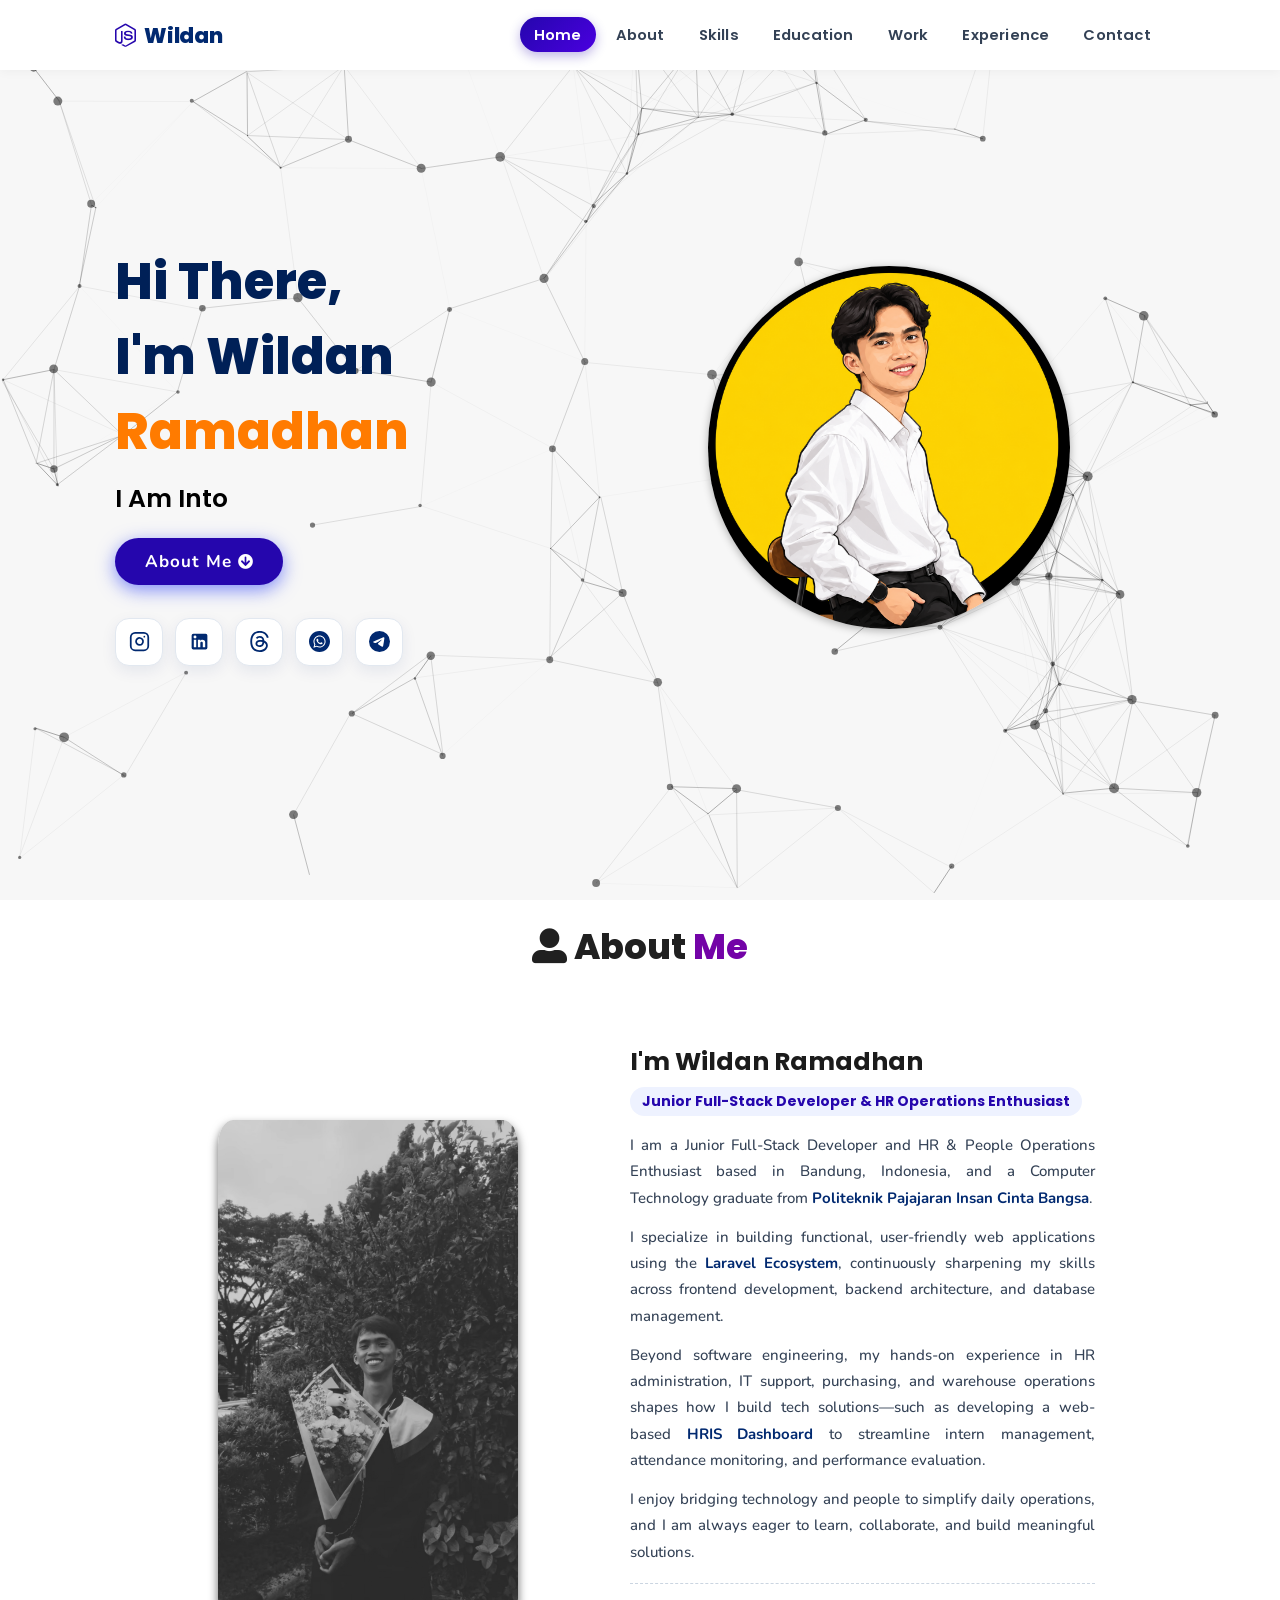
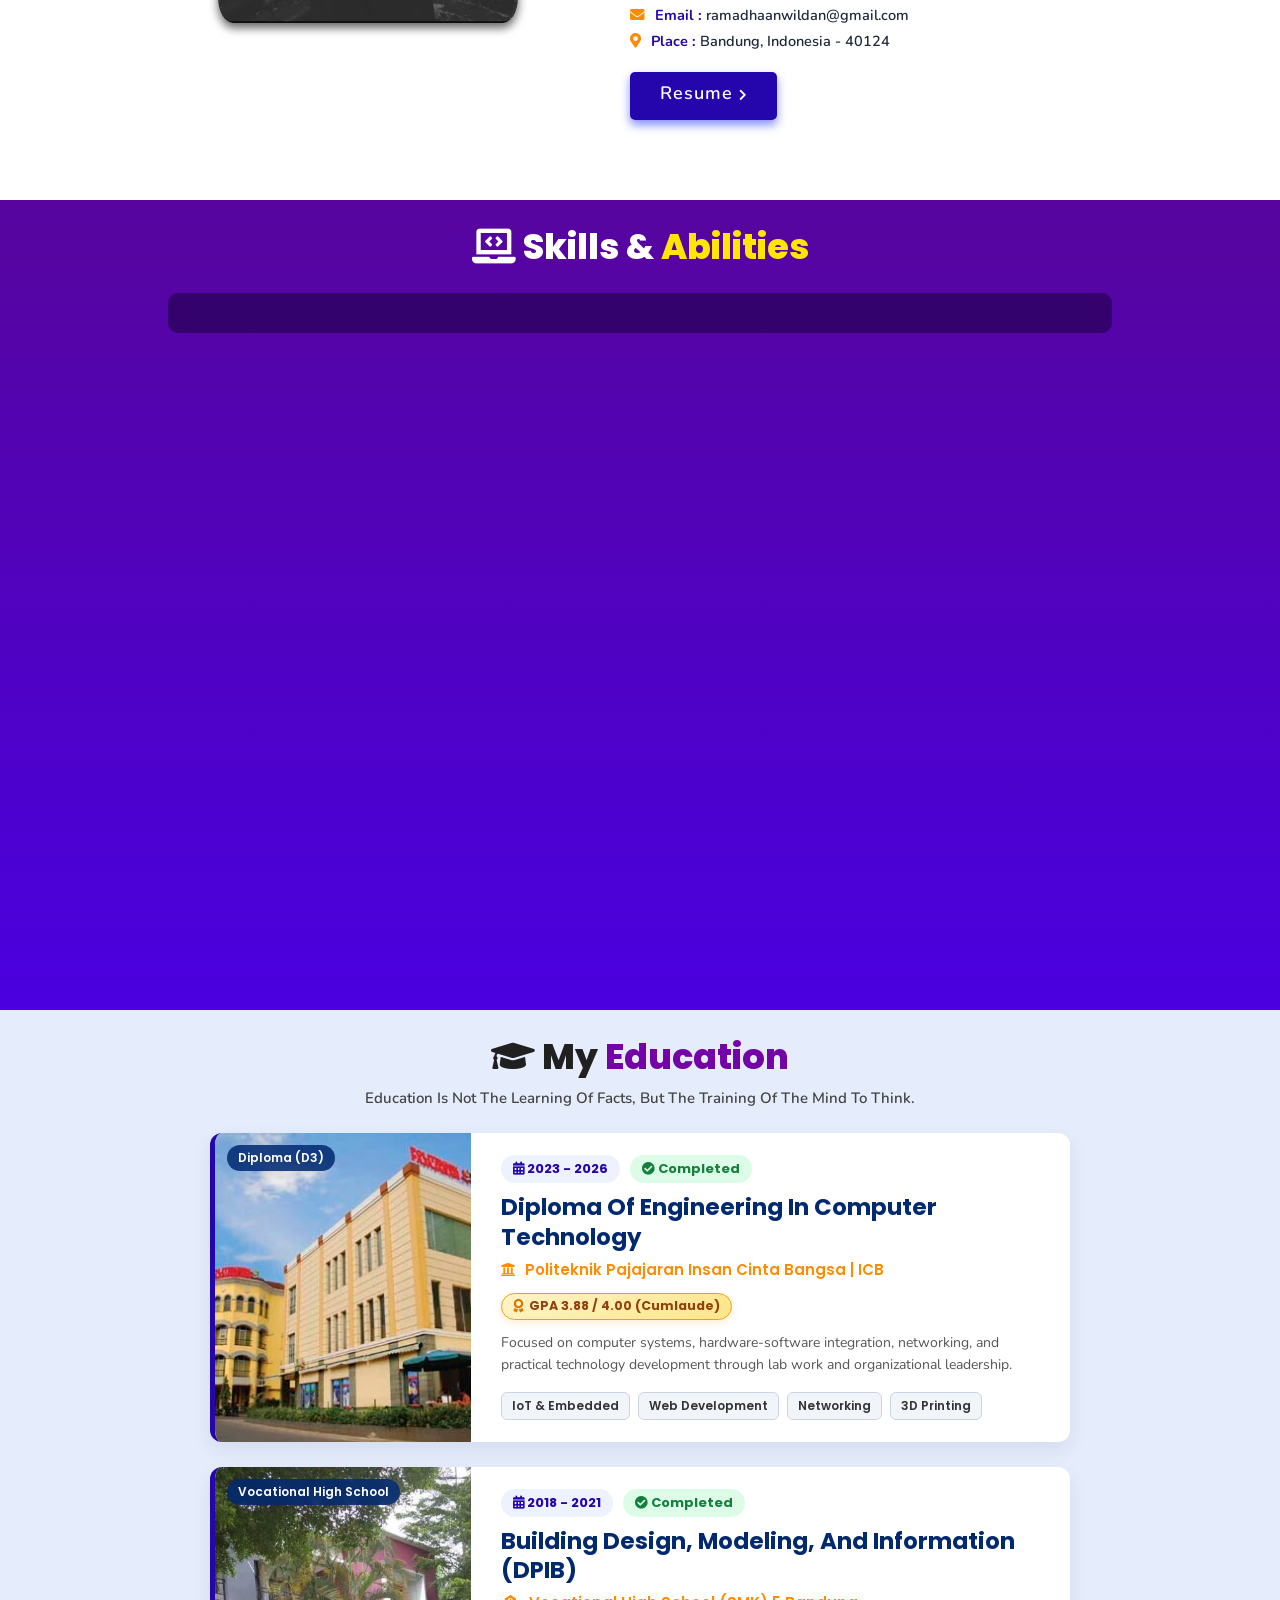
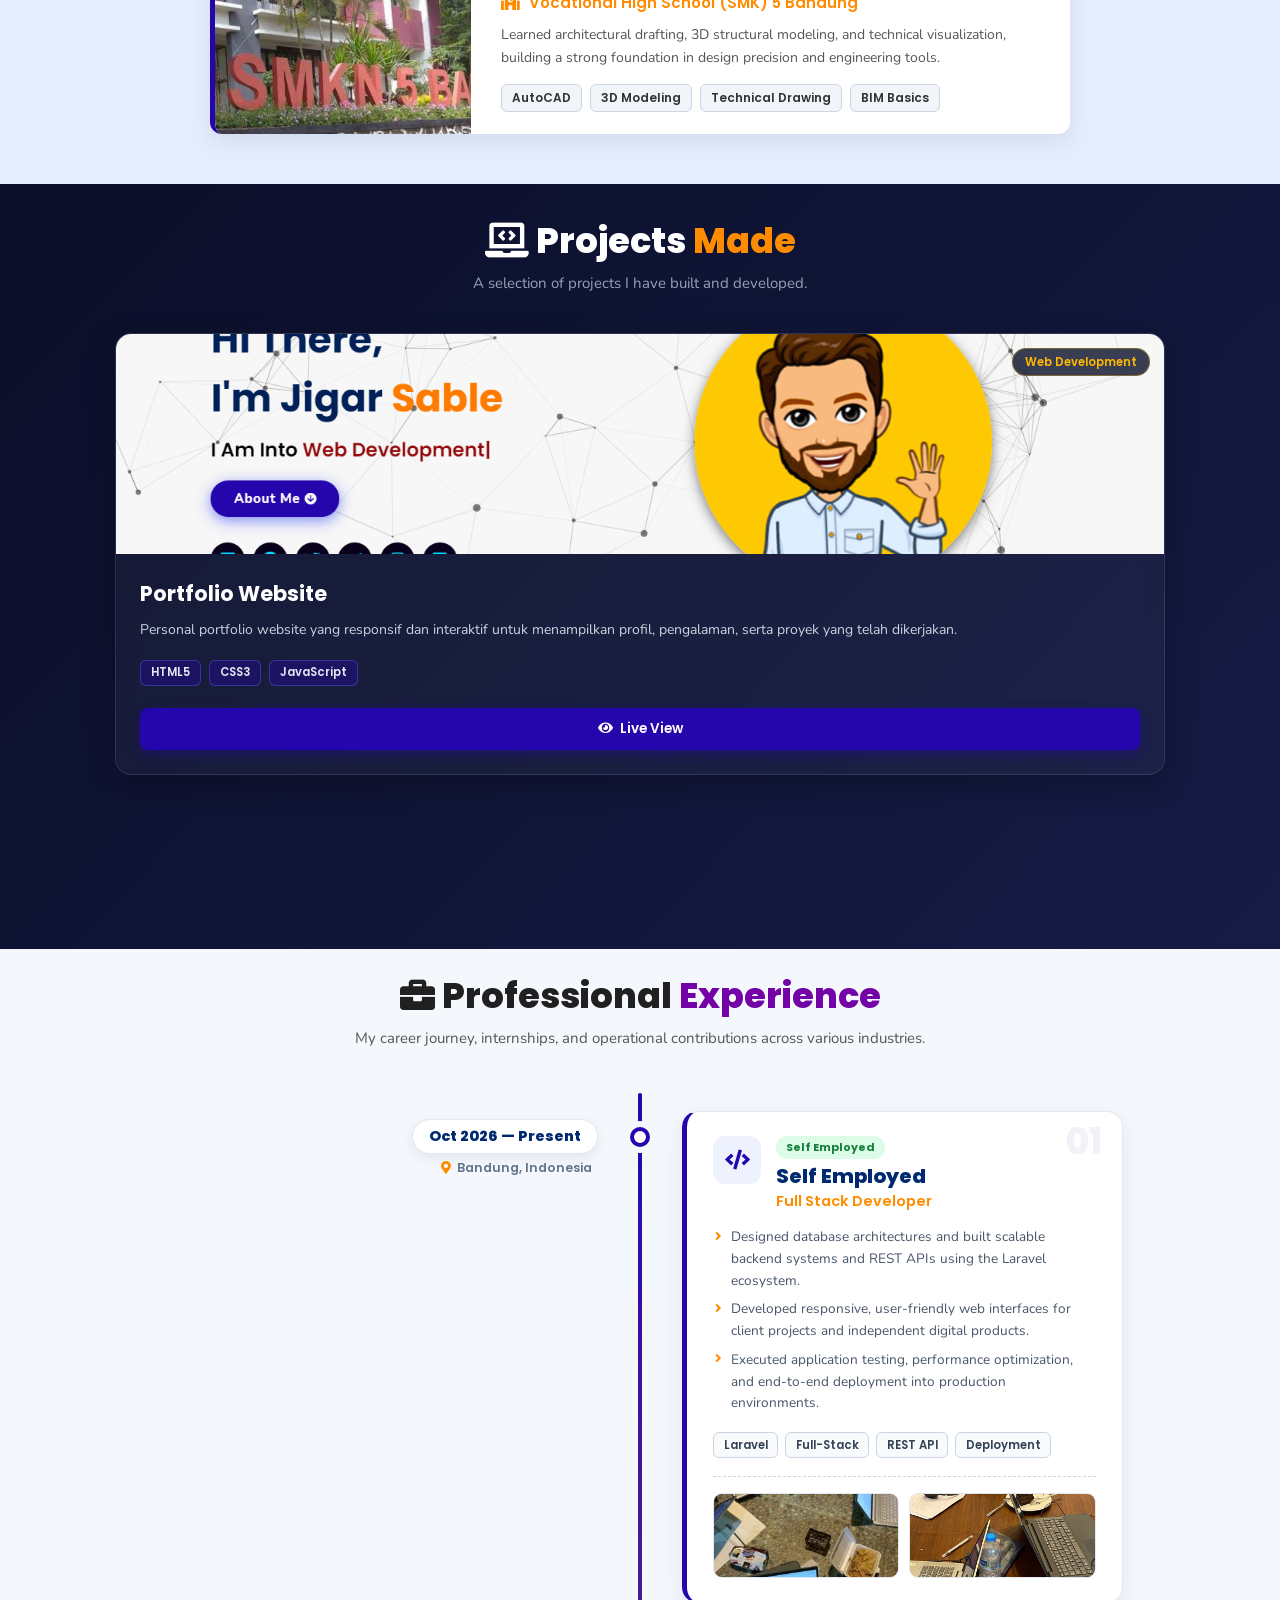
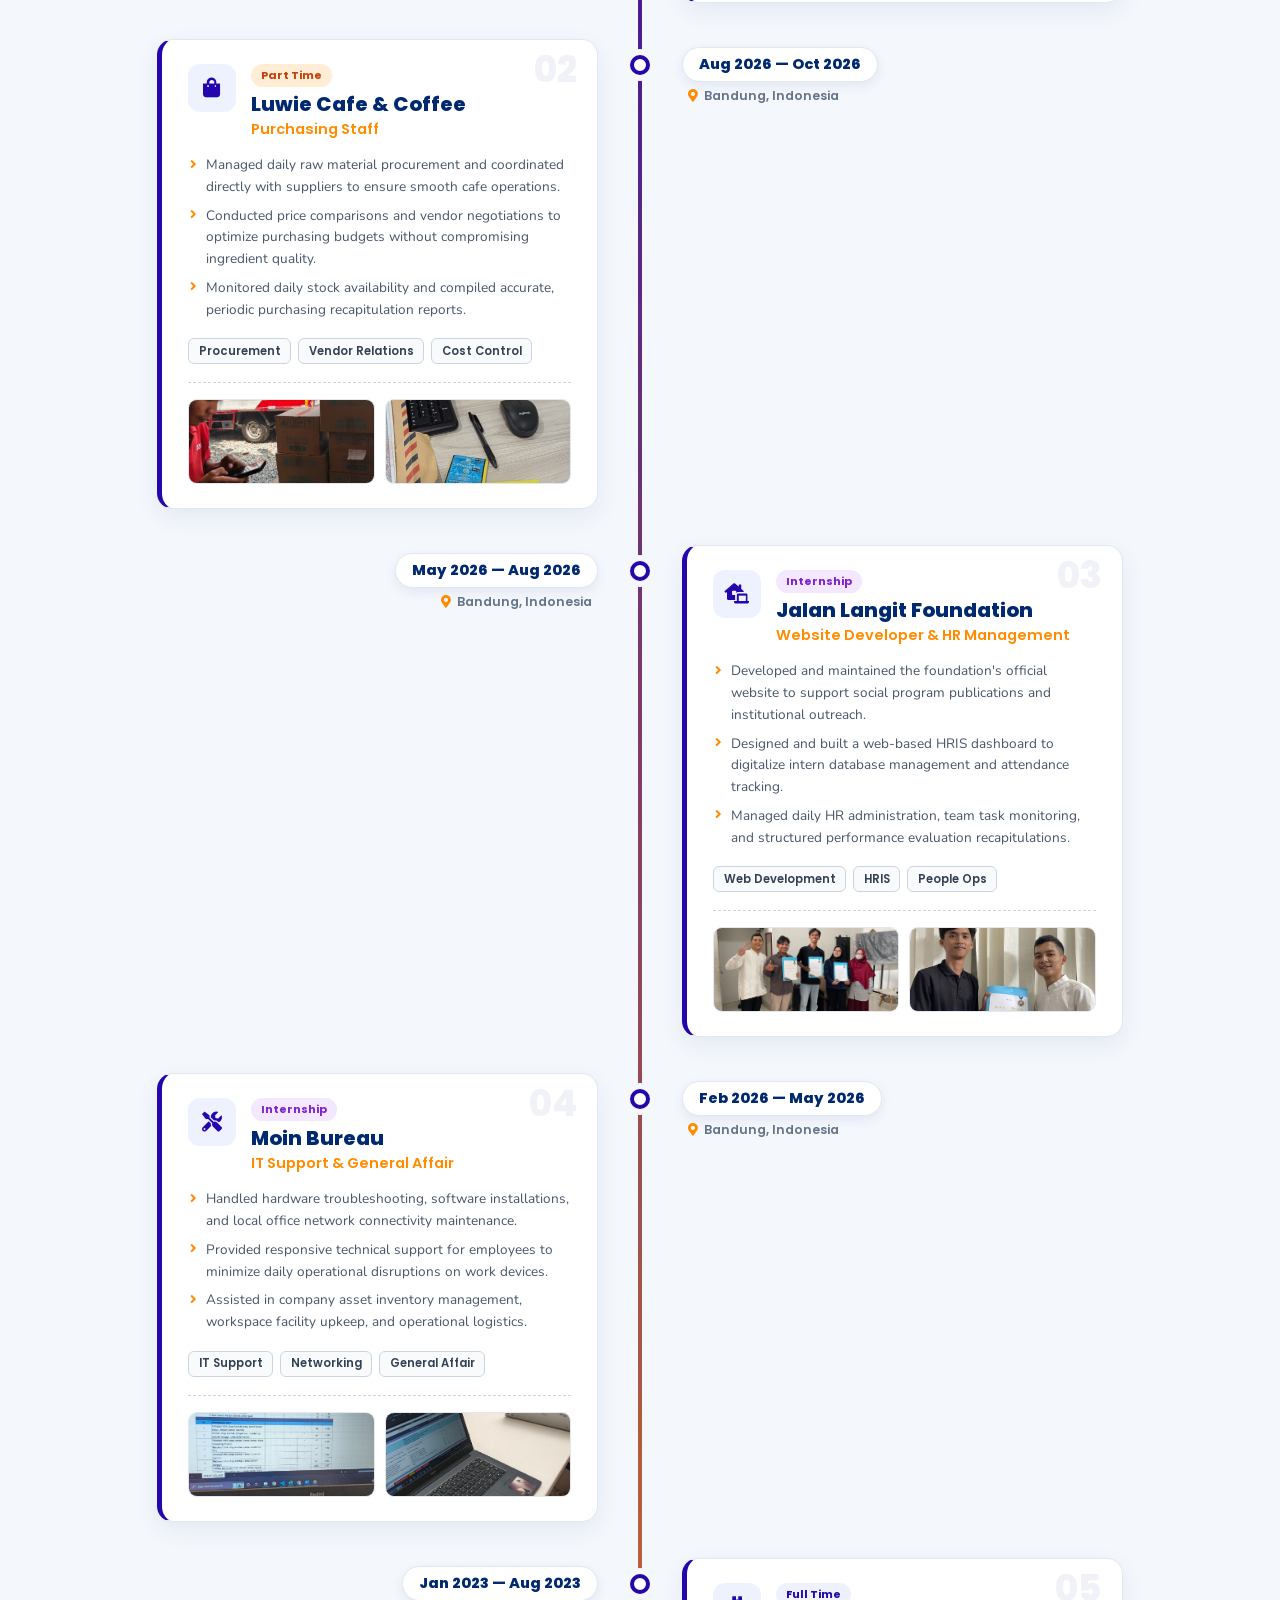
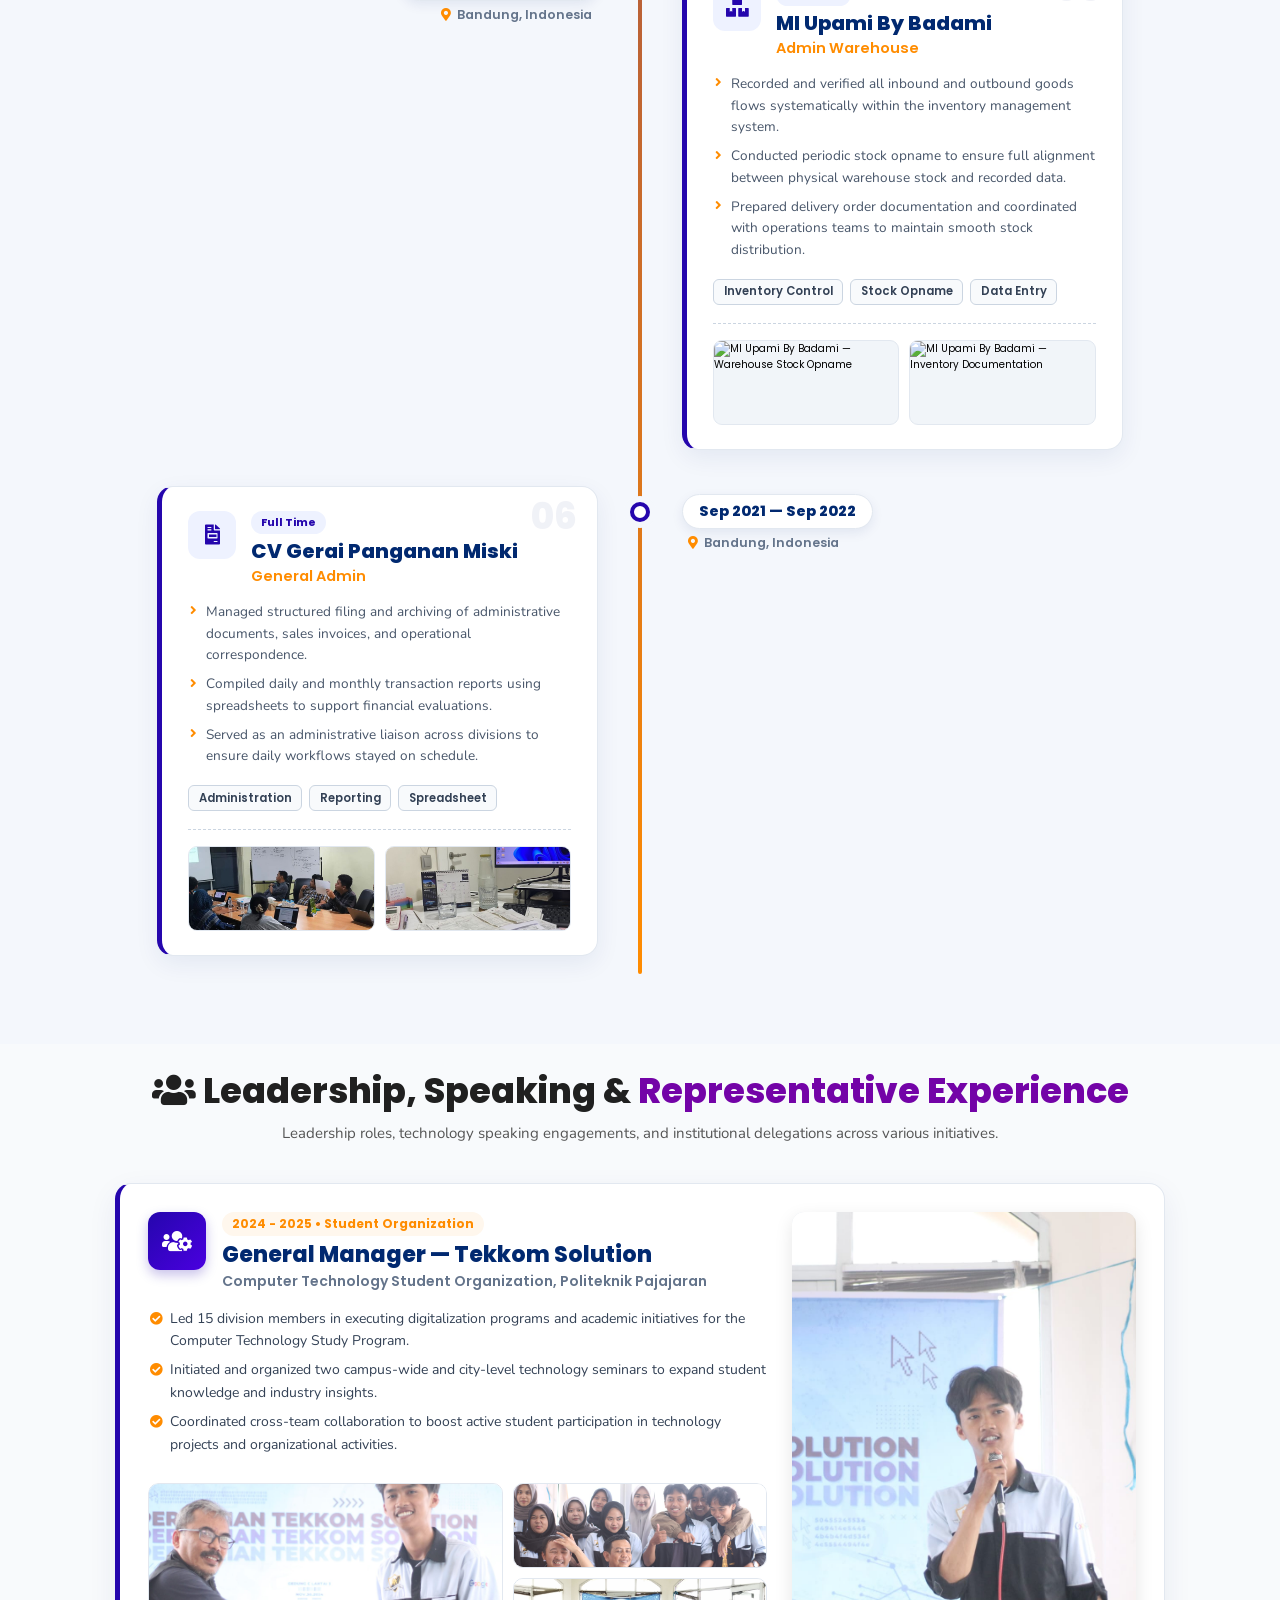
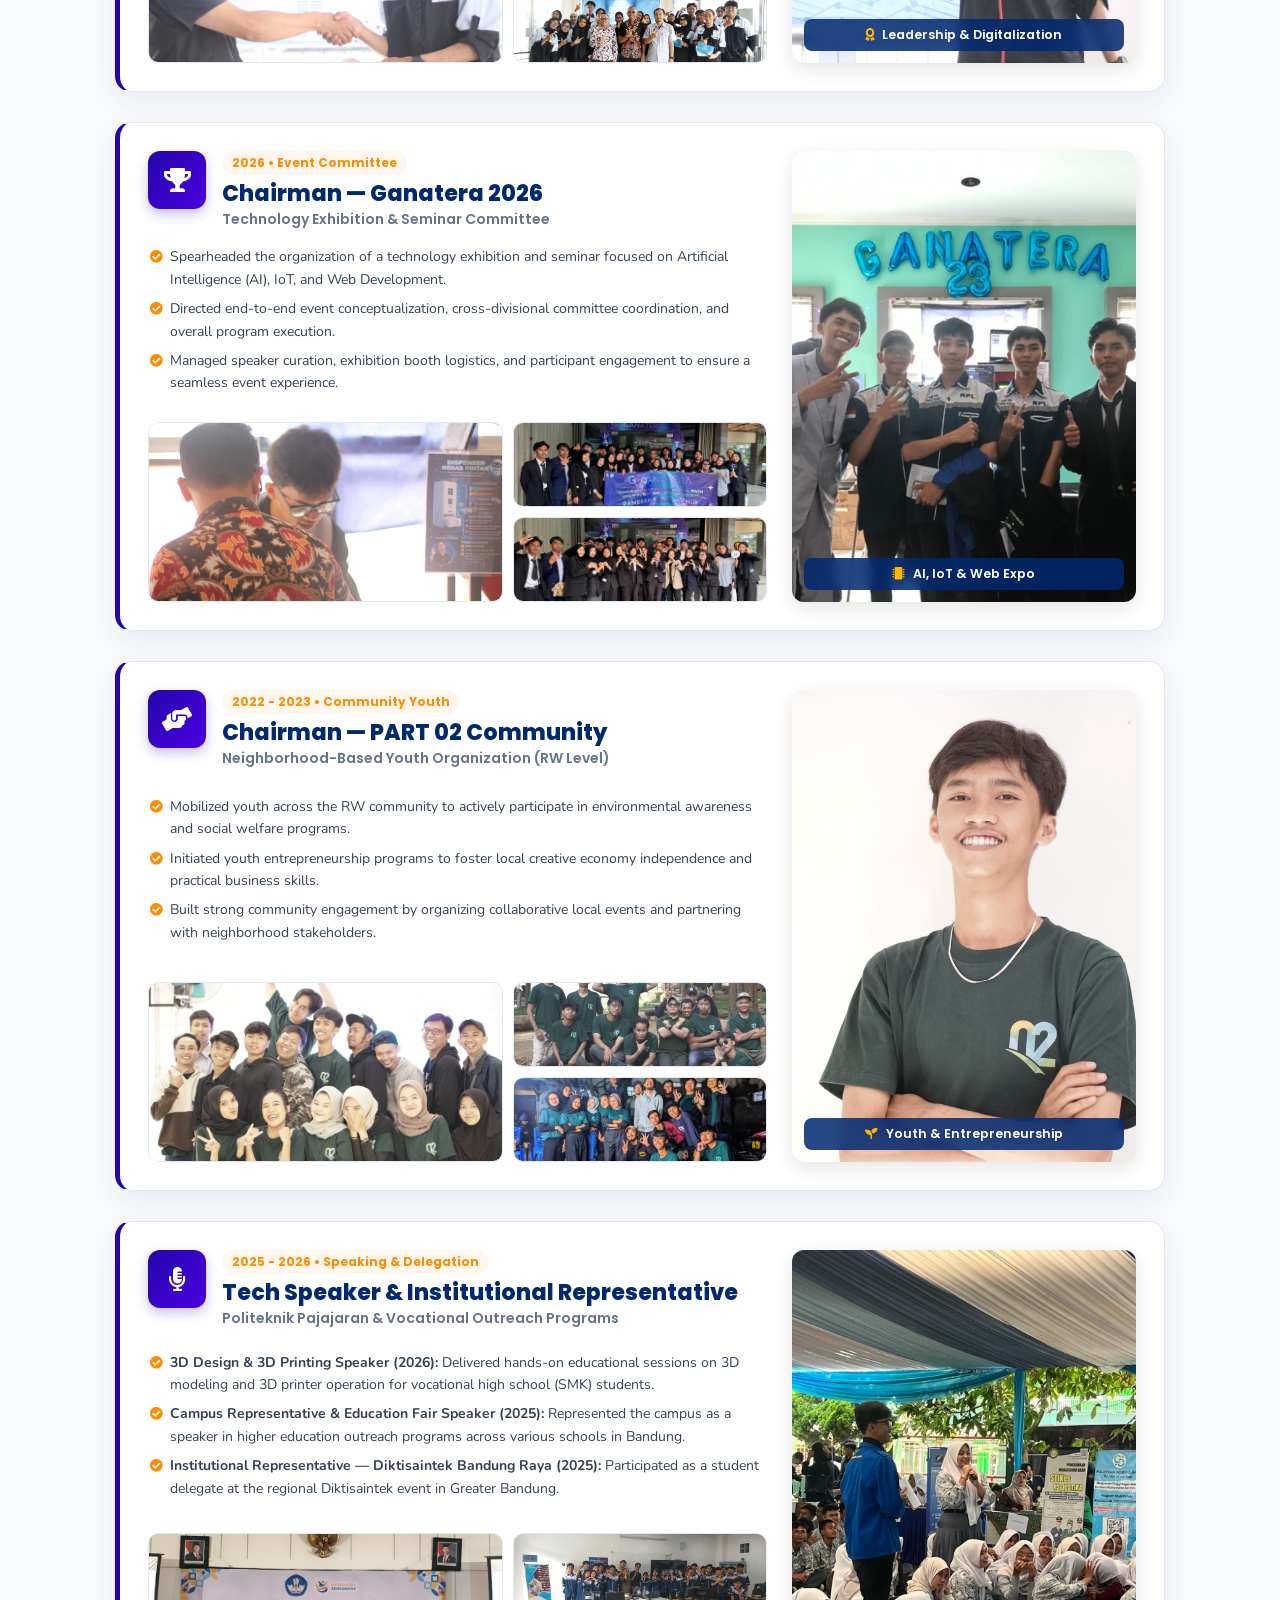
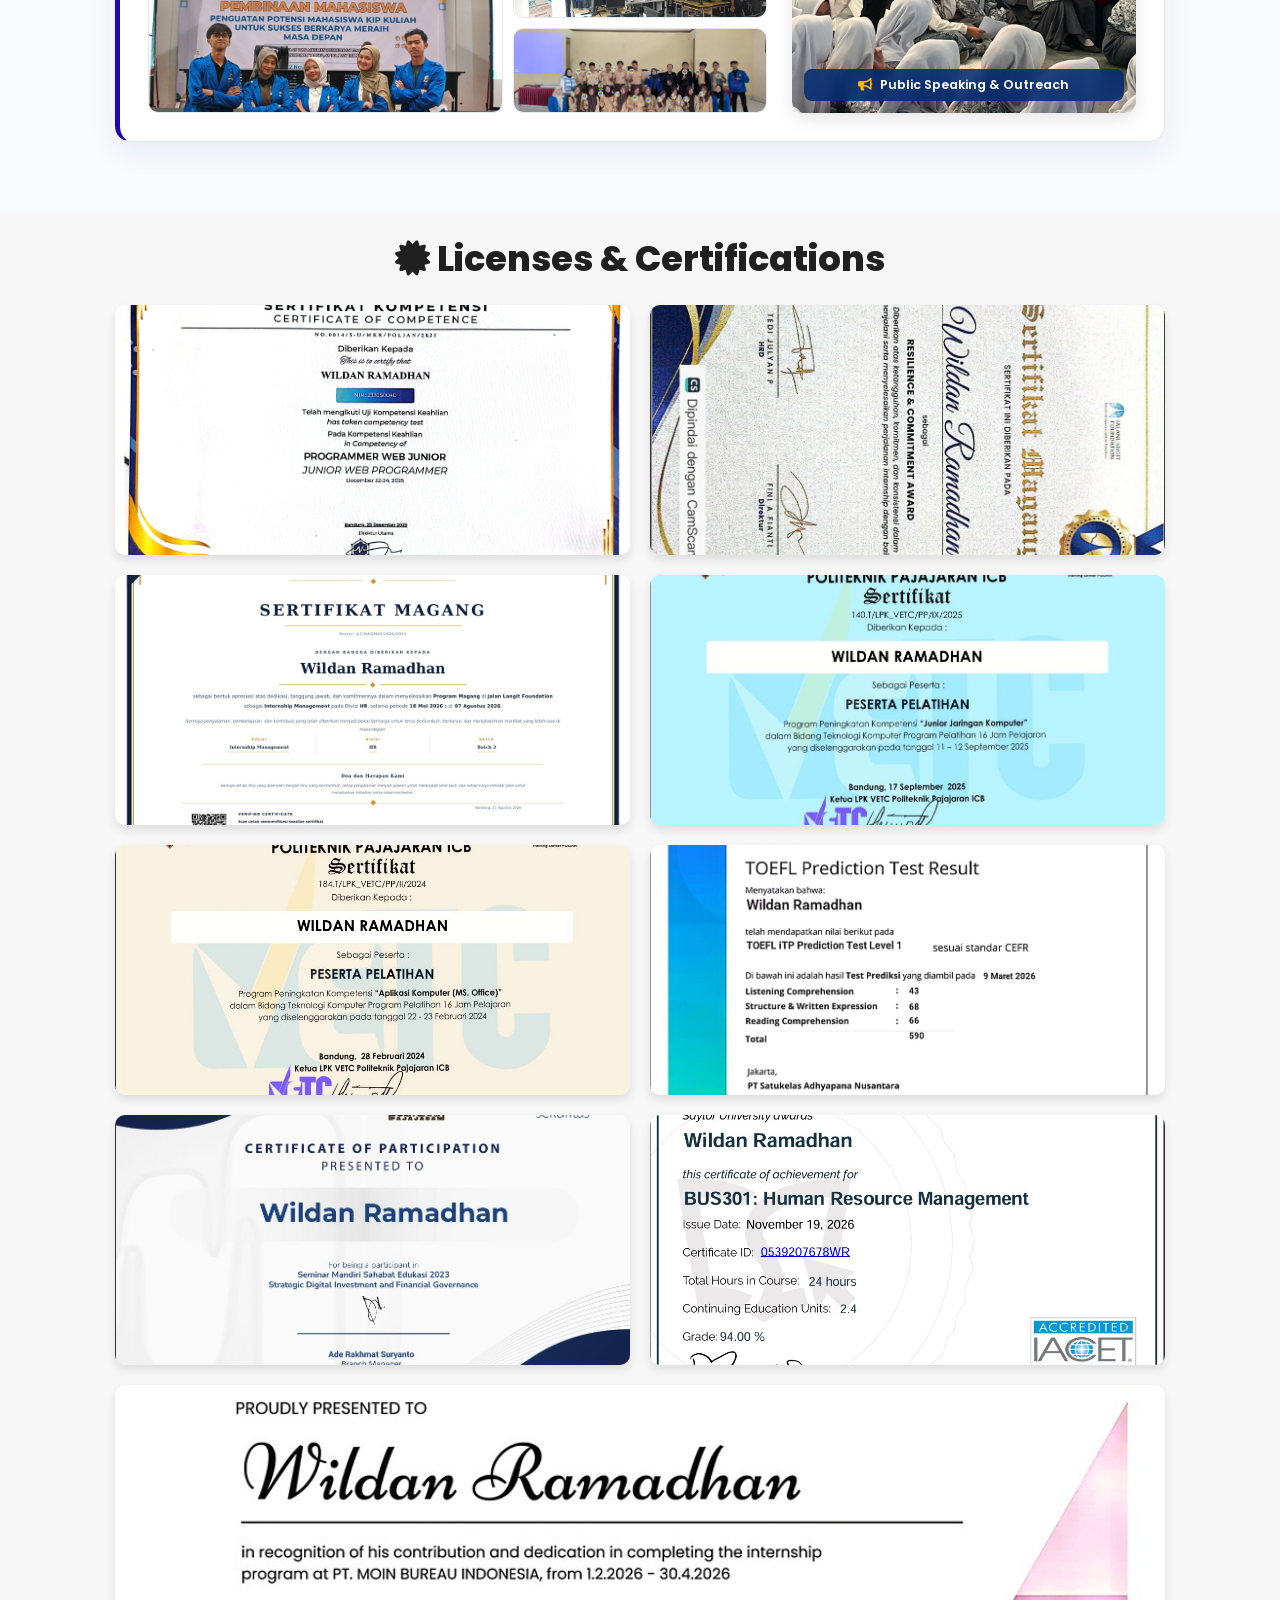
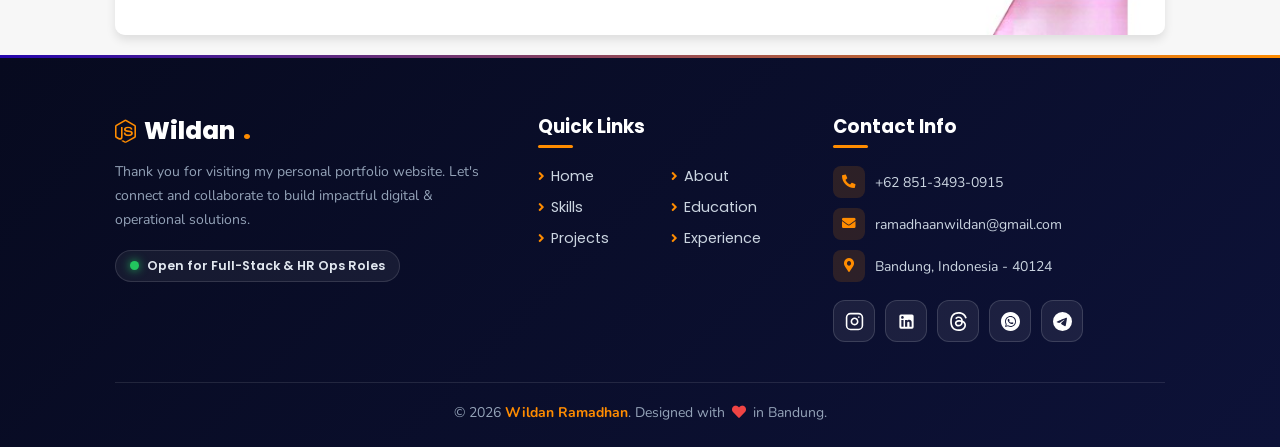
==== index.html @ d63b208c "Initial commit portfolio" ====
<!DOCTYPE html>
<html lang="en">
<head>
    <meta charset="UTF-8">
    <meta http-equiv="X-UA-Compatible" content="IE=edge">
    <meta name="viewport" content="width=device-width, initial-scale=1.0">
    <meta name="keywords" content="wildan ramadhan, portfolio, wildan, full stack dev, personal portfolio, portfolio design, portfolio website, personal portfolio" />
    <meta name="description" content="Welcome to Wildan's Portfolio. Full-Stack Web Developer and HR Operations Enthusiast" />
    <!-- Custom CSS -->
    <link rel="stylesheet" href="./assets/css/style.css">
    <!-- Font Awesome -->
    <link rel="stylesheet" href="https://cdnjs.cloudflare.com/ajax/libs/font-awesome/5.15.3/css/all.min.css" integrity="sha512-iBBXm8fW90+nuLcSKlbmrPcLa0OT92xO1BIsZ+ywDWZCvqsWgccV3gFoRBv0z+8dLJgyAHIhR35VZc2oM/gI1w==" crossorigin="anonymous" referrerpolicy="no-referrer" />
    <!-- Favicon -->
    <link id='favicon' rel="shortcut icon" href="./assets/images/uwil.png" type="image/x-png">
    <title>Portfolio | Wildan Ramadhan</title>
</head>
<body oncontextmenu="return false">

<!-- pre loader -->
<!-- <div class="loader-container">
  <img draggable="false" src="./assets/images/preloader.gif" alt="">
</div> -->

<!-- navbar starts -->
<header>
        <a href="/" class="logo"><i class="fab fa-node-js"></i> Wildan</a>

        <div id="menu" class="fas fa-bars"></div>
        <nav class="navbar">
            <ul>
            <li><a class="active" href="#home">Home</a></li>
            <li><a href="#about">About</a></li>
            <li><a href="#skills">Skills</a></li>
            <li><a href="#education">Education</a></li>
            <li><a href="#work">Work</a></li>
            <li><a href="#experience">Experience</a></li>
            <li><a href="#contact">Contact</a></li>
            </ul>
        </nav>
</header>
<!-- navbar ends -->


<!-- hero section starts -->
<section class="home" id="home">
    <div id="particles-js"></div>

    <div class="content">
    <h2>Hi There,<br/> I'm Wildan <span>Ramadhan</span></h2>
    <p>i am into <span class="typing-text"></span></p>
    <a href="#about" class="btn"><span>About Me</span>
      <i class="fas fa-arrow-circle-down"></i>
    </a>
    <div class="socials">
      <ul class="social-icons">
        <!-- Instagram -->
        <li>
          <a class="instagram" aria-label="Instagram" href="https://www.instagram.com/wildaanramadhan" target="_blank">
            <svg viewBox="0 0 24 24" fill="none" stroke="currentColor" stroke-width="2" stroke-linecap="round" stroke-linejoin="round">
              <rect x="2" y="2" width="20" height="20" rx="5" ry="5"></rect>
              <path d="M16 11.37A4 4 0 1 1 12.63 8 4 4 0 0 1 16 11.37z"></path>
              <line x1="17.5" y1="6.5" x2="17.51" y2="6.5"></line>
            </svg>
          </a>
        </li>

        <!-- LinkedIn -->
        <li>
          <a class="linkedin" aria-label="LinkedIn" href="https://www.linkedin.com/in/wildanramadhaan/" target="_blank">
            <svg viewBox="0 0 24 24" fill="currentColor">
              <path d="M19 3a2 2 0 0 1 2 2v14a2 2 0 0 1-2 2H5a2 2 0 0 1-2-2V5a2 2 0 0 1 2-2h14m-.5 15.5v-5.3a3.26 3.26 0 0 0-3.26-3.26c-.85 0-1.84.52-2.28 1.3v-1.11h-2.79v8.37h2.79v-4.93c0-.77.62-1.4 1.39-1.4a1.4 1.4 0 0 1 1.4 1.4v4.93h2.75M6.88 8.56a1.68 1.68 0 0 0 1.68-1.68c0-.93-.75-1.69-1.68-1.69a1.69 1.69 0 0 0-1.69 1.69c0 .93.76 1.68 1.69 1.68m1.39 9.94v-8.37H5.5v8.37h2.77z"/>
            </svg>
          </a>
        </li>

        <!-- Threads -->
        <li>
          <a class="threads" aria-label="Threads" href="https://www.threads.net/@wildaanramadhan" target="_blank">
            <svg viewBox="0 0 24 24" fill="currentColor">
              <path d="M12.186 24h-.007c-3.581-.024-6.334-1.205-8.184-3.509C2.35 18.44 1.5 15.586 1.472 12.01v-.017c.03-3.579.879-6.43 2.525-8.482C5.845 1.205 8.6.024 12.18 0h.014c2.746.02 5.043.725 6.826 2.098 1.677 1.29 2.858 3.13 3.509 5.467l-2.04.569c-1.104-3.96-3.898-5.984-8.304-6.015-2.91.022-5.11.936-6.54 2.717C4.307 6.504 3.616 8.914 3.589 12c.027 3.086.718 5.496 2.057 7.164 1.43 1.783 3.631 2.698 6.54 2.717 2.623-.02 4.358-.631 5.8-2.045 1.647-1.613 1.618-3.593 1.09-4.798-.31-.71-.873-1.3-1.634-1.75-.192 1.352-.622 2.446-1.284 3.272-.886 1.102-2.14 1.704-3.73 1.79-1.202.065-2.361-.218-3.259-.801-1.063-.689-1.685-1.74-1.752-2.964-.065-1.19.408-2.285 1.33-3.082.88-.76 2.119-1.207 3.583-1.291a13.853 13.853 0 0 1 3.02.142c-.126-.742-.375-1.332-.75-1.757-.513-.586-1.308-.883-2.359-.89h-.029c-.844 0-1.992.232-2.721 1.32l-1.757-1.182c.98-1.454 2.568-2.256 4.478-2.256h.044c3.194.02 5.097 1.975 5.287 5.388.108.046.216.094.321.142 1.49.7 2.58 1.761 3.154 3.07.797 1.82.871 4.79-1.548 7.158-1.85 1.81-4.094 2.628-7.277 2.65Zm1.003-11.69c-.242 0-.487.007-.739.021-1.836.103-2.98.946-2.916 2.143.067 1.256 1.452 1.839 2.784 1.767 1.224-.065 2.818-.543 3.086-3.71a10.5 10.5 0 0 0-2.215-.221Z"/>
            </svg>
          </a>
        </li>

        <!-- WhatsApp -->
        <li>
          <a class="whatsapp" aria-label="WhatsApp" href="https://wa.me/6285134930915" target="_blank">
            <svg viewBox="0 0 24 24" fill="currentColor">
              <path d="M12.031 6.172c-3.181 0-5.767 2.586-5.768 5.766-.001 1.298.38 2.27 1.019 3.287l-.582 2.128 2.182-.573c.978.58 1.911.928 3.145.929 3.178 0 5.767-2.587 5.768-5.766.001-3.187-2.575-5.77-5.764-5.771zm3.392 8.244c-.144.405-.837.774-1.17.824-.299.045-.677.063-1.092-.069-.252-.08-.575-.187-.988-.365-1.739-.751-2.874-2.502-2.961-2.617-.087-.116-.708-.94-.708-1.793s.448-1.273.607-1.446c.159-.173.346-.217.462-.217l.332.006c.106.005.249-.04.39.298.144.347.491 1.2.534 1.287.043.087.072.188.014.304-.058.116-.087.188-.173.289l-.26.304c-.087.086-.177.18-.076.354.101.174.449.741.964 1.201.662.591 1.221.774 1.394.86s.274.072.376-.043c.101-.116.433-.506.549-.68.116-.173.231-.145.39-.087s1.011.477 1.184.564.289.13.332.202c.045.072.045.419-.1.824zm-3.423-14.416c-6.627 0-12 5.373-12 12s5.373 12 12 12 12-5.373 12-12-5.373-12-12-12zm.029 18.88c-1.161 0-2.305-.292-3.318-.844l-3.677.964.984-3.595c-.607-1.052-.927-2.246-.926-3.468.001-3.825 3.113-6.937 6.937-6.937 1.856.001 3.598.723 4.907 2.034 1.31 1.311 2.031 3.054 2.03 4.908-.001 3.825-3.113 6.938-6.937 6.938z"/>
            </svg>
          </a>
        </li>

        <!-- Telegram -->
        <li>
          <a class="telegram" aria-label="Telegram" href="https://t.me/lifecode5" target="_blank">
            <svg viewBox="0 0 24 24" fill="currentColor">
              <path d="M11.944 0A12 12 0 0 0 0 12a12 12 0 0 0 12 12 12 12 0 0 0 12-12A12 12 0 0 0 12 0a12 12 0 0 0-.056 0zm4.962 7.224c.1-.002.321.023.465.14a.506.506 0 0 1 .171.325c.016.093.036.306.02.472-.18 1.898-.962 6.502-1.36 8.627-.168.9-.499 1.201-.82 1.23-.696.065-1.225-.46-1.9-.902-1.056-.693-1.653-1.124-2.678-1.8-1.185-.78-.417-1.21.258-1.91.177-.184 3.247-2.977 3.307-3.23.007-.032.014-.15-.056-.212s-.174-.041-.249-.024c-.106.024-1.793 1.14-5.061 3.345-.48.33-.913.49-1.302.48-.428-.008-1.252-.241-1.865-.44-.752-.245-1.349-.374-1.297-.789.027-.216.325-.437.893-.663 3.498-1.524 5.83-2.529 6.998-3.014 3.332-1.386 4.025-1.627 4.476-1.635z"/>
            </svg>
          </a>
        </li>
      </ul>
    </div>
    </div>
<div class="image">
    <img draggable="false" class="tilt" src="./assets/images/uwil.png" alt="">
</div>
</section>
<!-- hero section ends -->


<!-- about section starts -->
<section class="about" id="about">
    <h2 class="heading"><i class="fas fa-user-alt"></i> About <span>Me</span></h2>
    
    <div class="row">

        <div class="image">
            <img draggable="false" class="tilt" src="./assets/images/auhh.jpg.jpeg" alt="Wildan Ramadhan">
        </div>

        <div class="content">
            <h3>I'm Wildan Ramadhan</h3>
            <span class="tag">Junior Full-Stack Developer & HR Operations Enthusiast</span>
            
            <div class="about-bio">
                <p>I am a Junior Full-Stack Developer and HR & People Operations Enthusiast based in Bandung, Indonesia, and a Computer Technology graduate from <strong>Politeknik Pajajaran Insan Cinta Bangsa</strong>.</p>

                <p>I specialize in building functional, user-friendly web applications using the <strong>Laravel ecosystem</strong>, continuously sharpening my skills across frontend development, backend architecture, and database management.</p>

                <p>Beyond software engineering, my hands-on experience in HR administration, IT support, purchasing, and warehouse operations shapes how I build tech solutions—such as developing a web-based <strong>HRIS dashboard</strong> to streamline intern management, attendance monitoring, and performance evaluation.</p>

                <p>I enjoy bridging technology and people to simplify daily operations, and I am always eager to learn, collaborate, and build meaningful solutions.</p>
            </div>
            
            <div class="box-container">
                <div class="box">
                    <p><span><i class="fas fa-envelope"></i> Email :</span> ramadhaanwildan@gmail.com</p>
                    <p><span><i class="fas fa-map-marker-alt"></i> Place :</span> Bandung, Indonesia - 40124</p>
                </div>
            </div>
            
            <div class="resumebtn">
                <a href="https://drive.google.com/file/d/1p6WWJlhvKuPjPB7EnEbu5eGyPdPB3wLZ/view?usp=sharing" target="_blank" class="btn">
                    <span>Resume</span>
                    <i class="fas fa-chevron-right"></i>
                </a>
            </div>
        </div>

    </div>
</section>
<!-- about section ends -->

<!-- skills section starts -->
<section class="skills" id="skills">

    <h2 class="heading"><i class="fas fa-laptop-code"></i> Skills & <span>Abilities</span></h2>

    <div class="container">
          <div class="row" id="skillsContainer">

            <!-- <div class="bar">
              <div class="info">
                <img src="https://img.icons8.com/color/48/000000/adobe-xd.png"/>
                <span>AdobeXD</span>
              </div>
            </div> -->

      </div>
</div>
</section>
<!-- skills section ends -->


<!-- education section starts -->
<section class="education" id="education">

  <h1 class="heading"><i class="fas fa-graduation-cap"></i> My <span>Education</span></h1>
  <p class="qoute">Education is not the learning of facts, but the training of the mind to think.</p>

  <div class="box-container">

    <!-- Pendidikan 1 -->
    <div class="box">
      <div class="image">
        <img draggable="false" src="./assets/images/educat/politeknik_pajajaran_icb_cover.jpg" alt="Politeknik Pajajaran">
        <span class="badge-level">Diploma (D3)</span>
      </div>
      <div class="content">
        <div class="top-meta">
          <span class="year"><i class="fas fa-calendar-alt"></i> 2023 - 2026</span>
          <span class="status"><i class="fas fa-check-circle"></i> Completed</span>
        </div>
        <h3>Diploma of Engineering in Computer Technology</h3>
        <div class="institution-row">
          <p class="institution"><i class="fas fa-university"></i> Politeknik Pajajaran Insan Cinta Bangsa | ICB</p>
          <span class="gpa-badge"><i class="fas fa-award"></i> GPA 3.88 / 4.00 (Cumlaude)</span>
        </div>
        <p class="desc">Focused on computer systems, hardware-software integration, networking, and practical technology development through lab work and organizational leadership.</p>
        <div class="edu-tags">
          <span>IoT & Embedded</span>
          <span>Web Development</span>
          <span>Networking</span>
          <span>3D Printing</span>
        </div>
      </div>
    </div>

    <!-- Pendidikan 2 -->
    <div class="box">
      <div class="image">
        <img draggable="false" src="./assets/images/educat/SMKN-5-Bandung-akan-produksi-Film.jpg" alt="SMKN 5 Bandung">
        <span class="badge-level">Vocational High School</span>
      </div>
      <div class="content">
        <div class="top-meta">
          <span class="year"><i class="fas fa-calendar-alt"></i> 2018 - 2021</span>
          <span class="status"><i class="fas fa-check-circle"></i> Completed</span>
        </div>
        <h3>Building Design, Modeling, and Information (DPIB)</h3>
        <p class="institution"><i class="fas fa-school"></i> Vocational High School (SMK) 5 Bandung</p>
        <p class="desc">Learned architectural drafting, 3D structural modeling, and technical visualization, building a strong foundation in design precision and engineering tools.</p>
        <div class="edu-tags">
          <span>AutoCAD</span>
          <span>3D Modeling</span>
          <span>Technical Drawing</span>
          <span>BIM Basics</span>
        </div>
      </div>
    </div>

  </div>
</section>
<!-- education section ends -->


<!-- work project section starts -->
<section class="work" id="work">

  <h2 class="heading"><i class="fas fa-laptop-code"></i> Projects <span>Made</span></h2>
  <p class="work-subtitle">A selection of projects I have built and developed.</p>

  <div class="box-container">

    <!-- Project Card 1 -->
<div class="box">
  <div class="image">
    <img draggable="false" src="./assets/images/projects/portfolio1.PNG" alt="Portfolio Website" />
    <span class="category-badge">Web Development</span>
  </div>
  <div class="content">
    <h3>Portfolio Website</h3>
    <p>Personal portfolio website yang responsif dan interaktif untuk menampilkan profil, pengalaman, serta proyek yang telah dikerjakan.</p>
    <div class="tech-stack">
      <span>HTML5</span>
      <span>CSS3</span>
      <span>JavaScript</span>
    </div>
    <div class="btns">
      <a href="#" class="btn btn-primary" target="_blank"><i class="fas fa-eye"></i> Live View</a>
    </div>
  </div>
</div>

    <!-- Tambahkan kartu proyek lainnya dengan menduplikasi blok <div class="box"> di atas -->

  </div>

</section>
<!-- work project section ends -->

<!-- experience section starts -->
<section class="experience" id="experience">

  <h2 class="heading"><i class="fas fa-briefcase"></i> Professional <span>Experience</span></h2>
  <p class="exp-subtitle">My career journey, internships, and operational contributions across various industries.</p>

  <div class="timeline">

    <!-- Experience 1 -->
    <div class="container right">
      <div class="time-side">
        <span class="period-pill">Oct 2026 — Present</span>
        <span class="location"><i class="fas fa-map-marker-alt"></i> Bandung, Indonesia</span>
      </div>
      <div class="content">
        <span class="exp-number">01</span>
        <div class="card-header">
          <div class="role-icon"><i class="fas fa-code"></i></div>
          <div>
            <span class="badge active">Self Employed</span>
            <h2>Self Employed</h2>
            <h3>Full Stack Developer</h3>
          </div>
        </div>
        <ul class="job-list">
          <li>Designed database architectures and built scalable backend systems and REST APIs using the Laravel ecosystem.</li>
          <li>Developed responsive, user-friendly web interfaces for client projects and independent digital products.</li>
          <li>Executed application testing, performance optimization, and end-to-end deployment into production environments.</li>
        </ul>
        <div class="exp-tags">
          <span>Laravel</span>
          <span>Full-Stack</span>
          <span>REST API</span>
          <span>Deployment</span>
        </div>
        <div class="exp-gallery">
          <div class="gallery-item" onclick="openExpModal(this)">
            <img src="./assets/images/ngerjain tugas.jpg" alt="Self Employed — System Architecture & Coding">
            <span class="zoom-hint"><i class="fas fa-search-plus"></i></span>
          </div>
          <div class="gallery-item" onclick="openExpModal(this)">
            <img src="./assets/images/download (4).jpg" alt="Self Employed — Web App Deployment">
            <span class="zoom-hint"><i class="fas fa-search-plus"></i></span>
          </div>
        </div>
      </div>
    </div>

    <!-- Experience 2 -->
    <div class="container left">
      <div class="time-side">
        <span class="period-pill">Aug 2026 — Oct 2026</span>
        <span class="location"><i class="fas fa-map-marker-alt"></i> Bandung, Indonesia</span>
      </div>
      <div class="content">
        <span class="exp-number">02</span>
        <div class="card-header">
          <div class="role-icon"><i class="fas fa-shopping-bag"></i></div>
          <div>
            <span class="badge part-time">Part Time</span>
            <h2>Luwie Cafe & Coffee</h2>
            <h3>Purchasing Staff</h3>
          </div>
        </div>
        <ul class="job-list">
          <li>Managed daily raw material procurement and coordinated directly with suppliers to ensure smooth cafe operations.</li>
          <li>Conducted price comparisons and vendor negotiations to optimize purchasing budgets without compromising ingredient quality.</li>
          <li>Monitored daily stock availability and compiled accurate, periodic purchasing recapitulation reports.</li>
        </ul>
        <div class="exp-tags">
          <span>Procurement</span>
          <span>Vendor Relations</span>
          <span>Cost Control</span>
        </div>
        <div class="exp-gallery">
          <div class="gallery-item" onclick="openExpModal(this)">
            <img src="./assets/images/lwie.jpeg" alt="Luwie Cafe & Coffee — Procurement & Supply">
            <span class="zoom-hint"><i class="fas fa-search-plus"></i></span>
          </div>
          <div class="gallery-item" onclick="openExpModal(this)">
            <img src="./assets/images/download (3).jpg" alt="Luwie Cafe & Coffee — Inventory & Reporting">
            <span class="zoom-hint"><i class="fas fa-search-plus"></i></span>
          </div>
        </div>
      </div>
    </div>

    <!-- Experience 3 -->
    <div class="container right">
      <div class="time-side">
        <span class="period-pill">May 2026 — Aug 2026</span>
        <span class="location"><i class="fas fa-map-marker-alt"></i> Bandung, Indonesia</span>
      </div>
      <div class="content">
        <span class="exp-number">03</span>
        <div class="card-header">
          <div class="role-icon"><i class="fas fa-laptop-house"></i></div>
          <div>
            <span class="badge intern">Internship</span>
            <h2>Jalan Langit Foundation</h2>
            <h3>Website Developer & HR Management</h3>
          </div>
        </div>
        <ul class="job-list">
          <li>Developed and maintained the foundation's official website to support social program publications and institutional outreach.</li>
          <li>Designed and built a web-based HRIS dashboard to digitalize intern database management and attendance tracking.</li>
          <li>Managed daily HR administration, team task monitoring, and structured performance evaluation recapitulations.</li>
        </ul>
        <div class="exp-tags">
          <span>Web Development</span>
          <span>HRIS</span>
          <span>People Ops</span>
        </div>
        <div class="exp-gallery">
          <div class="gallery-item" onclick="openExpModal(this)">
            <img src="./assets/images/gff.jpeg" alt="Jalan Langit Foundation — HRIS Dashboard">
            <span class="zoom-hint"><i class="fas fa-search-plus"></i></span>
          </div>
          <div class="gallery-item" onclick="openExpModal(this)">
            <img src="./assets/images/gff2.jpeg" alt="Jalan Langit Foundation — Team Coordination">
            <span class="zoom-hint"><i class="fas fa-search-plus"></i></span>
          </div>
        </div>
      </div>
    </div>

    <!-- Experience 4 -->
    <div class="container left">
      <div class="time-side">
        <span class="period-pill">Feb 2026 — May 2026</span>
        <span class="location"><i class="fas fa-map-marker-alt"></i> Bandung, Indonesia</span>
      </div>
      <div class="content">
        <span class="exp-number">04</span>
        <div class="card-header">
          <div class="role-icon"><i class="fas fa-tools"></i></div>
          <div>
            <span class="badge intern">Internship</span>
            <h2>Moin Bureau</h2>
            <h3>IT Support & General Affair</h3>
          </div>
        </div>
        <ul class="job-list">
          <li>Handled hardware troubleshooting, software installations, and local office network connectivity maintenance.</li>
          <li>Provided responsive technical support for employees to minimize daily operational disruptions on work devices.</li>
          <li>Assisted in company asset inventory management, workspace facility upkeep, and operational logistics.</li>
        </ul>
        <div class="exp-tags">
          <span>IT Support</span>
          <span>Networking</span>
          <span>General Affair</span>
        </div>
        <div class="exp-gallery">
          <div class="gallery-item" onclick="openExpModal(this)">
            <img src="./assets/images/moin1.jpeg" alt="Moin Bureau — IT Infrastructure & Support">
            <span class="zoom-hint"><i class="fas fa-search-plus"></i></span>
          </div>
          <div class="gallery-item" onclick="openExpModal(this)">
            <img src="./assets/images/moin2.jpeg" alt="Moin Bureau — General Affair & Asset Management">
            <span class="zoom-hint"><i class="fas fa-search-plus"></i></span>
          </div>
        </div>
      </div>
    </div>

    <!-- Experience 5 -->
    <div class="container right">
      <div class="time-side">
        <span class="period-pill">Jan 2023 — Aug 2023</span>
        <span class="location"><i class="fas fa-map-marker-alt"></i> Bandung, Indonesia</span>
      </div>
      <div class="content">
        <span class="exp-number">05</span>
        <div class="card-header">
          <div class="role-icon"><i class="fas fa-boxes"></i></div>
          <div>
            <span class="badge full-time">Full Time</span>
            <h2>MI Upami by Badami</h2>
            <h3>Admin Warehouse</h3>
          </div>
        </div>
        <ul class="job-list">
          <li>Recorded and verified all inbound and outbound goods flows systematically within the inventory management system.</li>
          <li>Conducted periodic stock opname to ensure full alignment between physical warehouse stock and recorded data.</li>
          <li>Prepared delivery order documentation and coordinated with operations teams to maintain smooth stock distribution.</li>
        </ul>
        <div class="exp-tags">
          <span>Inventory Control</span>
          <span>Stock Opname</span>
          <span>Data Entry</span>
        </div>
        <div class="exp-gallery">
          <div class="gallery-item" onclick="openExpModal(this)">
            <img src="./assets/images/exp/badami-1.jpg" alt="MI Upami by Badami — Warehouse Stock Opname">
            <span class="zoom-hint"><i class="fas fa-search-plus"></i></span>
          </div>
          <div class="gallery-item" onclick="openExpModal(this)">
            <img src="./assets/images/exp/badami-2.jpg" alt="MI Upami by Badami — Inventory Documentation">
            <span class="zoom-hint"><i class="fas fa-search-plus"></i></span>
          </div>
        </div>
      </div>
    </div>

    <!-- Experience 6 -->
    <div class="container left">
      <div class="time-side">
        <span class="period-pill">Sep 2021 — Sep 2022</span>
        <span class="location"><i class="fas fa-map-marker-alt"></i> Bandung, Indonesia</span>
      </div>
      <div class="content">
        <span class="exp-number">06</span>
        <div class="card-header">
          <div class="role-icon"><i class="fas fa-file-invoice"></i></div>
          <div>
            <span class="badge full-time">Full Time</span>
            <h2>CV Gerai Panganan Miski</h2>
            <h3>General Admin</h3>
          </div>
        </div>
        <ul class="job-list">
          <li>Managed structured filing and archiving of administrative documents, sales invoices, and operational correspondence.</li>
          <li>Compiled daily and monthly transaction reports using spreadsheets to support financial evaluations.</li>
          <li>Served as an administrative liaison across divisions to ensure daily workflows stayed on schedule.</li>
        </ul>
        <div class="exp-tags">
          <span>Administration</span>
          <span>Reporting</span>
          <span>Spreadsheet</span>
        </div>
        <div class="exp-gallery">
          <div class="gallery-item" onclick="openExpModal(this)">
            <img src="./assets/images/Meting di KBN Prima Logistik.jpg" alt="CV Gerai Panganan Miski — Administrative Reporting">
            <span class="zoom-hint"><i class="fas fa-search-plus"></i></span>
          </div>
          <div class="gallery-item" onclick="openExpModal(this)">
            <img src="./assets/images/download (1).jpg" alt="CV Gerai Panganan Miski — Document Archiving">
            <span class="zoom-hint"><i class="fas fa-search-plus"></i></span>
          </div>
        </div>
      </div>
    </div>

  </div>
</section>
<!-- experience section ends -->

<!-- Modal Lightbox untuk Bukti Foto Experience -->
<div id="expImageModal" class="exp-modal" onclick="closeExpModal()">
  <span class="close-modal">&times;</span>
  <img class="exp-modal-content" id="expModalImg" alt="Bukti Kerja">
  <div id="expModalCaption"></div>
</div>

<!-- organization section starts -->
<section class="organization" id="organization">
  <h2 class="heading"><i class="fas fa-users"></i> Leadership, Speaking & <span>Representative Experience</span></h2>
  <p class="org-subtitle">Leadership roles, technology speaking engagements, and institutional delegations across various initiatives.</p>

  <div class="showcase-container">

    <!-- Item 1: Tekkom Solution -->
    <div class="showcase-card">
      <div class="card-left">
        <div class="org-header">
          <div class="org-logo">
            <i class="fas fa-users-cog"></i>
          </div>
          <div class="org-title">
            <span class="org-period">2024 - 2025 • Student Organization</span>
            <h3>General Manager — Tekkom Solution</h3>
            <h4>Computer Technology Student Organization, Politeknik Pajajaran</h4>
          </div>
        </div>

        <ul class="org-highlights">
          <li>Led 15 division members in executing digitalization programs and academic initiatives for the Computer Technology Study Program.</li>
          <li>Initiated and organized two campus-wide and city-level technology seminars to expand student knowledge and industry insights.</li>
          <li>Coordinated cross-team collaboration to boost active student participation in technology projects and organizational activities.</li>
        </ul>

        <!-- Kolase 3 Foto Kegiatan -->
        <div class="photo-collage">
          <img src="assets/images/mmkm.jpeg" alt="Kegiatan Tekkom 1" class="main-snap">
          <div class="sub-snaps">
            <img src="assets/images/pppl.jpeg" alt="Kegiatan Tekkom 2">
            <img src="assets/images/33.jpg.jpeg" alt="Kegiatan Tekkom 3">
          </div>
        </div>
      </div>

      <!-- Foto Utama / Highlight Kanan -->
      <div class="card-right">
        <img src="assets/images/oood.jpeg" alt="General Manager Tekkom">
        <div class="photo-caption">
          <i class="fas fa-award"></i> Leadership & Digitalization
        </div>
      </div>
    </div>

    <!-- Item 2: Ganatera 2026 -->
    <div class="showcase-card">
      <div class="card-left">
        <div class="org-header">
          <div class="org-logo">
            <i class="fas fa-trophy"></i>
          </div>
          <div class="org-title">
            <span class="org-period">2026 • Event Committee</span>
            <h3>Chairman — Ganatera 2026</h3>
            <h4>Technology Exhibition & Seminar Committee</h4>
          </div>
        </div>

        <ul class="org-highlights">
          <li>Spearheaded the organization of a technology exhibition and seminar focused on Artificial Intelligence (AI), IoT, and Web Development.</li>
          <li>Directed end-to-end event conceptualization, cross-divisional committee coordination, and overall program execution.</li>
          <li>Managed speaker curation, exhibition booth logistics, and participant engagement to ensure a seamless event experience.</li>
        </ul>

        <div class="photo-collage">
          <img src="assets/images/wildanww.jpeg" alt="Ganatera 1" class="main-snap">
          <div class="sub-snaps">
            <img src="assets/images/gan3.jpeg" alt="Ganatera 2">
            <img src="assets/images/gan4.jpeg" alt="Ganatera 3">
          </div>
        </div>
      </div>

      <div class="card-right">
        <img src="assets/images/gannn.jpeg" alt="Chairman Ganatera">
        <div class="photo-caption">
          <i class="fas fa-microchip"></i> AI, IoT & Web Expo
        </div>
      </div>
    </div>

    <!-- Item 3: PART 02 Community -->
    <div class="showcase-card">
      <div class="card-left">
        <div class="org-header">
          <div class="org-logo">
            <i class="fas fa-hands-helping"></i>
          </div>
          <div class="org-title">
            <span class="org-period">2022 - 2023 • Community Youth</span>
            <h3>Chairman — PART 02 Community</h3>
            <h4>Neighborhood-Based Youth Organization (RW Level)</h4>
          </div>
        </div>

        <ul class="org-highlights">
          <li>Mobilized youth across the RW community to actively participate in environmental awareness and social welfare programs.</li>
          <li>Initiated youth entrepreneurship programs to foster local creative economy independence and practical business skills.</li>
          <li>Built strong community engagement by organizing collaborative local events and partnering with neighborhood stakeholders.</li>
        </ul>

        <div class="photo-collage">
          <img src="assets/images/part1.jpeg" alt="PART 02 1" class="main-snap">
          <div class="sub-snaps">
            <img src="assets/images/part2.jpeg" alt="PART 02 2">
            <img src="assets/images/part3.jpeg" alt="PART 02 3">
          </div>
        </div>
      </div>

      <div class="card-right">
        <img src="assets/images/edit.jpeg" alt="Chairman PART 02">
        <div class="photo-caption">
          <i class="fas fa-seedling"></i> Youth & Entrepreneurship
        </div>
      </div>
    </div>

    <!-- Item 4: Speaking & Representative -->
    <div class="showcase-card">
      <div class="card-left">
        <div class="org-header">
          <div class="org-logo">
            <i class="fas fa-microphone-alt"></i>
          </div>
          <div class="org-title">
            <span class="org-period">2025 - 2026 • Speaking & Delegation</span>
            <h3>Tech Speaker & Institutional Representative</h3>
            <h4>Politeknik Pajajaran & Vocational Outreach Programs</h4>
          </div>
        </div>

        <ul class="org-highlights">
          <li><strong>3D Design & 3D Printing Speaker (2026):</strong> Delivered hands-on educational sessions on 3D modeling and 3D printer operation for vocational high school (SMK) students.</li>
          <li><strong>Campus Representative & Education Fair Speaker (2025):</strong> Represented the campus as a speaker in higher education outreach programs across various schools in Bandung.</li>
          <li><strong>Institutional Representative — Diktisaintek Bandung Raya (2025):</strong> Participated as a student delegate at the regional Diktisaintek event in Greater Bandung.</li>
        </ul>

        <div class="photo-collage">
          <img src="assets/images/zira.jpeg" alt="Speaker 1" class="main-snap">
          <div class="sub-snaps">
            <img src="assets/images/icb1.jpeg" alt="Speaker 2">
            <img src="assets/images/kasep2.jpeg" alt="Speaker 3">
          </div>
        </div>
      </div>

      <div class="card-right">
        <img src="assets/images/kasep.jpeg" alt="Public Speaking">
        <div class="photo-caption">
          <i class="fas fa-bullhorn"></i> Public Speaking & Outreach
        </div>
      </div>
    </div>

  </div>
</section>
<!-- organization section ends -->


<!-- certification section starts -->
<section class="certification" id="certification">
  <h2 class="heading"><i class="fas fa-certificate"></i> Licenses & Certifications</span></h2>

  <!-- Kita meminjam gaya dari section 'work' karena sangat cocok untuk sertifikat -->
  <div class="box-container work-style">

    <!-- Contoh Sertifikat 1 -->
    <div class="box tilt">
      <!-- Ganti src dengan path gambar sertifikat Anda -->
      <img draggable="false" src="./assets/images/sertifikat ujikom - Wildan Ramadhan-1.png" alt="sertifikat 1" />
      <div class="content">
        <div class="tag">
        <h3>Junior Web Programmer</h3>
        </div>
        <div class="desc">
          <p>Issued by: PT Makerindo <br> Issued on: December 2025</p>
          <div class="btns">
            <!-- Link menuju URL sertifikat asli Anda -->
            <a href="https://drive.google.com/file/d/1aC5wbj_kHCeHxTcVsJMtGbFtCGuZzNNU/view?usp=sharing" class="btn" target="_blank"><i class="fas fa-external-link-alt"></i> Lihat Kredensial</a>
          </div>
        </div>
      </div>
    </div>

    <!-- Contoh Sertifikat 2 -->
    <div class="box tilt">
      <img draggable="false" src="./assets/images/jlf.png" alt="sertifikat 1" />
      <div class="content">
        <div class="tag">
        <h3>Internship Resilience & Commitment Awards</h3>
        </div>
        <div class="desc">
          <p>Issued by: PT Jalan Langit Foundation<br> Issued on: August 2026</p>
          <div class="btns">
            <a href="https://drive.google.com/file/d/1xTRjCKoio_xBHvmVrucW8Sp1XoKWbDZR/view?usp=sharing" class="btn" target="_blank"><i class="fas fa-external-link-alt"></i> Lihat Kredensial</a>
          </div>
        </div>
      </div>
    </div>

    <!-- Contoh Sertifikat 2 -->
    <div class="box tilt">
      <img draggable="false" src="./assets/images/inih.png" alt="sertifikat 1" />
      <div class="content">
        <div class="tag">
        <h3>Certificate of Internship</h3>
        </div>
        <div class="desc">
          <p>Issued by: PT Jalan Langit Foundation <br> Issued on: August 2026</p>
          <div class="btns">
            <a href="https://drive.google.com/file/d/1lI_aDB9SLcZi2O6ZD23JRAfE6P4EC_FA/view?usp=sharing" class="btn" target="_blank"><i class="fas fa-external-link-alt"></i> Lihat Kredensial</a>
          </div>
        </div>
      </div>
    </div>

    <!-- Contoh Sertifikat 2 -->
    <div class="box tilt">
      <img draggable="false" src="./assets/images/VE.png" alt="sertifikat 1" />
      <div class="content">
        <div class="tag">
        <h3>Junior Computer Network Technician Certificate</h3>
        </div>
        <div class="desc">
          <p>Issued by: VETC ICB <br> Issued on: September 2025</p>
          <div class="btns">
            <a href="https://drive.google.com/file/d/1Q7JrlxcOw13VKMXN0avTTtrU97zDdtYs/view?usp=sharing" class="btn" target="_blank"><i class="fas fa-external-link-alt"></i> Lihat Kredensial</a>
          </div>
        </div>
      </div>
    </div>

    <!-- Contoh Sertifikat 2 -->
    <!--<div class="box tilt">
      <img draggable="false" src="./assets/images/VET.png" alt="sertifikat 1" />
      <div class="content">
        <div class="tag">
        <h3>Responsive Web Design</h3>
        </div>
        <div class="desc">
          <p>Diterbitkan oleh FreeCodeCamp <br> Diterbitkan: Jan 2024</p>
          <div class="btns">
            <a href="#" class="btn" target="_blank"><i class="fas fa-external-link-alt"></i> Lihat Kredensial</a>
          </div>
        </div>
      </div>
    </div>

    <!-- Contoh Sertifikat 2 -->
    <div class="box tilt">
      <img draggable="false" src="./assets/images/VETC.png" alt="sertifikat 1" />
      <div class="content">
        <div class="tag">
        <h3>Computer Applications (MS Office) Certificate</h3>
        </div>
        <div class="desc">
          <p>Issued by: VETC ICB <br> Issued on: February 2024 </p>
          <div class="btns">
            <a href="https://drive.google.com/file/d/14VpjFmkITqpgn9-IZs0F5_ay19oBg0jO/view?usp=sharing" class="btn" target="_blank"><i class="fas fa-external-link-alt"></i> Lihat Kredensial</a>
          </div>
        </div>
      </div>
    </div>

    <!-- Contoh Sertifikat 2 -->
    <div class="box tilt">
      <img draggable="false" src="./assets/images/TOFF.png" alt="sertifikat 1" />
      <div class="content">
        <div class="tag">
        <h3>TOEFL Prediction Certification</h3>
        </div>
        <div class="desc">
          <p>Issued by: SATU KELAS <br> Issued on: Jan 2026</p>
          <div class="btns">
            <a href="https://drive.google.com/file/d/1bYYkgOSJ-M6nj6VXo2CyzUJSlkHq9uuQ/view?usp=sharing" class="btn" target="_blank"><i class="fas fa-external-link-alt"></i> Lihat Kredensial</a>
          </div>
        </div>
      </div>
    </div>

    <!-- Contoh Sertifikat 2 -->
    <div class="box tilt">
      <img draggable="false" src="./assets/images/MAD.png" alt="sertifikat 1" />
      <div class="content">
        <div class="tag">
        <h3>Seminar Mandiri Sahabat Edukasi 2023
Strategic Digital Investment and Financial Governance</h3>
        </div>
        <div class="desc">
          <p>Issued by: Bank Mandiri <br> Issued on: Jan 2024</p>
          <div class="btns">
            <a href="https://drive.google.com/file/d/1RwCP156FmdTNPIHagkX9WZqSeiLRLkm9/view?usp=sharing" class="btn" target="_blank"><i class="fas fa-external-link-alt"></i> Lihat Kredensial</a>
          </div>
        </div>
      </div>
    </div>

    <!-- Contoh Sertifikat 2 -->
    <div class="box tilt">
      <img draggable="false" src="./assets/images/org.png" alt="sertifikat 1" />
      <div class="content">
        <div class="tag">
        <h3>Human Resources Management</h3>
        </div>
        <div class="desc">
          <p>Issued by: Saylor.org University <br> Issued on: November 2026</p>
          <div class="btns">
            <a href="https://drive.google.com/file/d/1849J4G_xLekC3n-ojFGA4066Q0PUbXB6/view?usp=sharing" class="btn" target="_blank"><i class="fas fa-external-link-alt"></i> Lihat Kredensial</a>
          </div>
        </div>
      </div>
    </div>

    <!-- Contoh Sertifikat 2 -->
    <div class="box tilt">
      <img draggable="false" src="./assets/images/MON.png" alt="sertifikat 1" />
      <div class="content">
        <div class="tag">
        <h3>Certificate of Internship</h3>
        </div>
        <div class="desc">
          <p>Issued by: PT Moin Bureau <br> Issued on: May 2026</p>
          <div class="btns">
            <a href="https://drive.google.com/file/d/1WL8QqlqY-8rv1USbLHh8WssEDzKEnzMl/view?usp=sharing" class="btn" target="_blank"><i class="fas fa-external-link-alt"></i> Lihat Kredensial</a>
          </div>
        </div>
      </div>
    </div>
  </div>
</section>
<!-- certification section ends -->

<!-- contact section starts -->
<!--<section class="contact" id="contact">
  
  <h2 class="heading"><i class="fas fa-headset"></i> Get in <span>Touch</span></h2>

  <div class="container">
    <div class="content">
      <div class="image-box">
        <img draggable="false" src="./assets/images/contact1.png" alt="">
      </div>
    <form id="contact-form">
      
      <div class="form-group">
        <div class="field">
          <input type="text" name="name" placeholder="Name" required>
          <i class='fas fa-user'></i>
        </div>
        <div class="field">
          <input type="text" name="email" placeholder="Email" required>
          <i class='fas fa-envelope'></i>
        </div>
        <div class="field">
          <input type="text" name="phone" placeholder="Phone">
          <i class='fas fa-phone-alt'></i>
        </div>
        <div class="message">
        <textarea placeholder="Message" name="message" required></textarea>
        <i class="fas fa-comment-dots"></i>
        </div>
        </div>
      <div class="button-area">
        <button type="submit">
          Submit <i class="fa fa-paper-plane"></i></button>
      </div>
    </form>
  </div>
  </div>
</section> -->
<!-- contact section ends -->


<!-- footer section starts -->
<footer class="footer">
  <div class="footer-container">

    <!-- Kolom 1: Brand & Bio Singkat -->
    <div class="box brand-box">
      <a href="#home" class="footer-logo"><i class="fab fa-node-js"></i> Wildan<span>.</span></a>
      <p>Thank you for visiting my personal portfolio website. Let's connect and collaborate to build impactful digital & operational solutions.</p>
      <div class="status-badge">
        <span class="dot"></span> Open for Full-Stack & HR Ops Roles
      </div>
    </div>

    <!-- Kolom 2: Quick Links -->
    <div class="box links-box">
      <h3>Quick Links</h3>
      <ul class="footer-links">
        <li><a href="#home"><i class="fas fa-angle-right"></i> Home</a></li>
        <li><a href="#about"><i class="fas fa-angle-right"></i> About</a></li>
        <li><a href="#skills"><i class="fas fa-angle-right"></i> Skills</a></li>
        <li><a href="#education"><i class="fas fa-angle-right"></i> Education</a></li>
        <li><a href="#work"><i class="fas fa-angle-right"></i> Projects</a></li>
        <li><a href="#experience"><i class="fas fa-angle-right"></i> Experience</a></li>
      </ul>
    </div>

    <!-- Kolom 3: Contact Info & 5 Social Icons -->
    <div class="box contact-box">
      <h3>Contact Info</h3>
      <div class="contact-list">
        <p><i class="fas fa-phone-alt"></i> +62 851-3493-0915</p>
        <p><i class="fas fa-envelope"></i> ramadhaanwildan@gmail.com</p>
        <p><i class="fas fa-map-marker-alt"></i> Bandung, Indonesia - 40124</p>
      </div>

      <div class="share">
        <!-- Instagram -->
        <a class="instagram" aria-label="Instagram" href="https://www.instagram.com/wildaanramadhan" target="_blank">
          <svg viewBox="0 0 24 24" fill="none" stroke="currentColor" stroke-width="2" stroke-linecap="round" stroke-linejoin="round">
            <rect x="2" y="2" width="20" height="20" rx="5" ry="5"></rect>
            <path d="M16 11.37A4 4 0 1 1 12.63 8 4 4 0 0 1 16 11.37z"></path>
            <line x1="17.5" y1="6.5" x2="17.51" y2="6.5"></line>
          </svg>
        </a>

        <!-- LinkedIn -->
        <a class="linkedin" aria-label="LinkedIn" href="https://www.linkedin.com/in/wildanramadhaan/" target="_blank">
          <svg viewBox="0 0 24 24" fill="currentColor">
            <path d="M19 3a2 2 0 0 1 2 2v14a2 2 0 0 1-2 2H5a2 2 0 0 1-2-2V5a2 2 0 0 1 2-2h14m-.5 15.5v-5.3a3.26 3.26 0 0 0-3.26-3.26c-.85 0-1.84.52-2.28 1.3v-1.11h-2.79v8.37h2.79v-4.93c0-.77.62-1.4 1.39-1.4a1.4 1.4 0 0 1 1.4 1.4v4.93h2.75M6.88 8.56a1.68 1.68 0 0 0 1.68-1.68c0-.93-.75-1.69-1.68-1.69a1.69 1.69 0 0 0-1.69 1.69c0 .93.76 1.68 1.69 1.68m1.39 9.94v-8.37H5.5v8.37h2.77z"/>
          </svg>
        </a>

        <!-- Threads -->
        <a class="threads" aria-label="Threads" href="https://www.threads.net/@wildaanramadhan" target="_blank">
          <svg viewBox="0 0 24 24" fill="currentColor">
            <path d="M12.186 24h-.007c-3.581-.024-6.334-1.205-8.184-3.509C2.35 18.44 1.5 15.586 1.472 12.01v-.017c.03-3.579.879-6.43 2.525-8.482C5.845 1.205 8.6.024 12.18 0h.014c2.746.02 5.043.725 6.826 2.098 1.677 1.29 2.858 3.13 3.509 5.467l-2.04.569c-1.104-3.96-3.898-5.984-8.304-6.015-2.91.022-5.11.936-6.54 2.717C4.307 6.504 3.616 8.914 3.589 12c.027 3.086.718 5.496 2.057 7.164 1.43 1.783 3.631 2.698 6.54 2.717 2.623-.02 4.358-.631 5.8-2.045 1.647-1.613 1.618-3.593 1.09-4.798-.31-.71-.873-1.3-1.634-1.75-.192 1.352-.622 2.446-1.284 3.272-.886 1.102-2.14 1.704-3.73 1.79-1.202.065-2.361-.218-3.259-.801-1.063-.689-1.685-1.74-1.752-2.964-.065-1.19.408-2.285 1.33-3.082.88-.76 2.119-1.207 3.583-1.291a13.853 13.853 0 0 1 3.02.142c-.126-.742-.375-1.332-.75-1.757-.513-.586-1.308-.883-2.359-.89h-.029c-.844 0-1.992.232-2.721 1.32l-1.757-1.182c.98-1.454 2.568-2.256 4.478-2.256h.044c3.194.02 5.097 1.975 5.287 5.388.108.046.216.094.321.142 1.49.7 2.58 1.761 3.154 3.07.797 1.82.871 4.79-1.548 7.158-1.85 1.81-4.094 2.628-7.277 2.65Zm1.003-11.69c-.242 0-.487.007-.739.021-1.836.103-2.98.946-2.916 2.143.067 1.256 1.452 1.839 2.784 1.767 1.224-.065 2.818-.543 3.086-3.71a10.5 10.5 0 0 0-2.215-.221Z"/>
          </svg>
        </a>

        <!-- WhatsApp -->
        <a class="whatsapp" aria-label="WhatsApp" href="https://wa.me/6285134930915" target="_blank">
          <svg viewBox="0 0 24 24" fill="currentColor">
            <path d="M12.031 6.172c-3.181 0-5.767 2.586-5.768 5.766-.001 1.298.38 2.27 1.019 3.287l-.582 2.128 2.182-.573c.978.58 1.911.928 3.145.929 3.178 0 5.767-2.587 5.768-5.766.001-3.187-2.575-5.77-5.764-5.771zm3.392 8.244c-.144.405-.837.774-1.17.824-.299.045-.677.063-1.092-.069-.252-.08-.575-.187-.988-.365-1.739-.751-2.874-2.502-2.961-2.617-.087-.116-.708-.94-.708-1.793s.448-1.273.607-1.446c.159-.173.346-.217.462-.217l.332.006c.106.005.249-.04.39.298.144.347.491 1.2.534 1.287.043.087.072.188.014.304-.058.116-.087.188-.173.289l-.26.304c-.087.086-.177.18-.076.354.101.174.449.741.964 1.201.662.591 1.221.774 1.394.86s.274.072.376-.043c.101-.116.433-.506.549-.68.116-.173.231-.145.39-.087s1.011.477 1.184.564.289.13.332.202c.045.072.045.419-.1.824zm-3.423-14.416c-6.627 0-12 5.373-12 12s5.373 12 12 12 12-5.373 12-12-5.373-12-12-12zm.029 18.88c-1.161 0-2.305-.292-3.318-.844l-3.677.964.984-3.595c-.607-1.052-.927-2.246-.926-3.468.001-3.825 3.113-6.937 6.937-6.937 1.856.001 3.598.723 4.907 2.034 1.31 1.311 2.031 3.054 2.03 4.908-.001 3.825-3.113 6.938-6.937 6.938z"/>
          </svg>
        </a>

        <!-- Telegram -->
        <a class="telegram" aria-label="Telegram" href="https://t.me/lifecode5" target="_blank">
          <svg viewBox="0 0 24 24" fill="currentColor">
            <path d="M11.944 0A12 12 0 0 0 0 12a12 12 0 0 0 12 12 12 12 0 0 0 12-12A12 12 0 0 0 12 0a12 12 0 0 0-.056 0zm4.962 7.224c.1-.002.321.023.465.14a.506.506 0 0 1 .171.325c.016.093.036.306.02.472-.18 1.898-.962 6.502-1.36 8.627-.168.9-.499 1.201-.82 1.23-.696.065-1.225-.46-1.9-.902-1.056-.693-1.653-1.124-2.678-1.8-1.185-.78-.417-1.21.258-1.91.177-.184 3.247-2.977 3.307-3.23.007-.032.014-.15-.056-.212s-.174-.041-.249-.024c-.106.024-1.793 1.14-5.061 3.345-.48.33-.913.49-1.302.48-.428-.008-1.252-.241-1.865-.44-.752-.245-1.349-.374-1.297-.789.027-.216.325-.437.893-.663 3.498-1.524 5.83-2.529 6.998-3.014 3.332-1.386 4.025-1.627 4.476-1.635z"/>
          </svg>
        </a>
      </div>
    </div>

  </div>

  <div class="credit">
    <p>&copy; 2026 <a href="https://www.linkedin.com/in/wildanramadhaan" target="_blank">Wildan Ramadhan</a>. Designed with <i class="fa fa-heart pulse"></i> in Bandung.</p>
  </div>
</footer>
<!-- footer section ends -->


<!-- scroll top btn -->
<a href="#home" aria-label="ScrollTop" class="fas fa-angle-up" id="scroll-top"></a>
<!-- scroll back to top -->


<!-- ==== ALL MAJOR JAVASCRIPT CDNS STARTS ==== -->
<!-- jquery cdn -->
<script src="https://cdnjs.cloudflare.com/ajax/libs/jquery/3.6.0/jquery.min.js" integrity="sha512-894YE6QWD5I59HgZOGReFYm4dnWc1Qt5NtvYSaNcOP+u1T9qYdvdihz0PPSiiqn/+/3e7Jo4EaG7TubfWGUrMQ==" crossorigin="anonymous" referrerpolicy="no-referrer"></script>

<!-- typed.js cdn -->
<script src="https://cdnjs.cloudflare.com/ajax/libs/typed.js/2.0.5/typed.min.js" integrity="sha512-1KbKusm/hAtkX5FScVR5G36wodIMnVd/aP04af06iyQTkD17szAMGNmxfNH+tEuFp3Og/P5G32L1qEC47CZbUQ==" crossorigin="anonymous" referrerpolicy="no-referrer"></script>

<!-- particle.js links -->
<script src="./assets/js/particles.min.js"></script>
<script src="./assets/js/app.js"></script>

<!-- vanilla tilt.js links -->
<script src="https://cdnjs.cloudflare.com/ajax/libs/vanilla-tilt/1.7.0/vanilla-tilt.min.js" integrity="sha512-SttpKhJqONuBVxbRcuH0wezjuX+BoFoli0yPsnrAADcHsQMW8rkR84ItFHGIkPvhnlRnE2FaifDOUw+EltbuHg==" crossorigin="anonymous" referrerpolicy="no-referrer"></script>

<!-- scroll reveal anim -->
<script src="https://unpkg.com/scrollreveal"></script>

<script
      type="text/javascript"
      src="https://cdn.jsdelivr.net/npm/emailjs-com@3/dist/email.min.js"
    ></script>

<!-- ==== ALL MAJOR JAVASCRIPT CDNS ENDS ==== -->

<script src="./assets/js/script.js"></script>

<script>
  window.addEventListener("scroll", function () {
    const header = document.querySelector("header");
    if (window.scrollY > 50) {
      header.classList.add("scrolled");
    } else {
      header.classList.remove("scrolled");
    }
  });
</script>
<script>
  function openExpModal(element) {
    const modal = document.getElementById("expImageModal");
    const modalImg = document.getElementById("expModalImg");
    const captionText = document.getElementById("expModalCaption");
    const img = element.querySelector("img");

    modal.style.display = "flex";
    modalImg.src = img.src;
    captionText.innerHTML = img.alt;
  }

  function closeExpModal() {
    document.getElementById("expImageModal").style.display = "none";
  }
</script>
</body>
</html>
---- assets/css/style.css ----
@import url("https://fonts.googleapis.com/css2?family=Poppins:wght@400;600;700&display=swap");
@import url("https://fonts.googleapis.com/css2?family=Nunito:ital,wght@0,300;0,400;0,600;0,700;1,300;1,400&display=swap");

* {
  margin: 0;
  padding: 0;
  box-sizing: border-box;
  text-decoration: none;
  outline: none;
  border: none;
  text-transform: capitalize;
  transition: all 0.2s linear;
}
html {
  font-size: 62.5%;
  overflow-x: hidden;
  scroll-behavior: smooth;
}
body {
  background: #f7f7f7;
  font-family: "Poppins", sans-serif;
}

*::selection {
  background: #2b3dda;
  color: #fff;
}

html {
  font-size: 62.5%;
  overflow-x: hidden;
}
html::-webkit-scrollbar {
  width: 0.8rem;
}
html::-webkit-scrollbar-track {
  background: rgb(235, 202, 245);
}
html::-webkit-scrollbar-thumb {
  background: #420177;
}

/* pre loader start */
.loader-container {
  position: fixed;
  top: 0;
  left: 0;
  z-index: 10000;
  background: #e6eff1;
  display: flex;
  align-items: center;
  justify-content: center;
  height: 100%;
  width: 100%;
}
.loader-container.fade-out {
  top: -120%;
}
/* pre loader end */

/* navbar starts */
header {
  position: fixed;
  top: 0;
  left: 0;
  right: 0;
  z-index: 1000;
  display: flex;
  align-items: center;
  justify-content: space-between;
  padding: 1.5rem 9%;
  height: 7rem;
  background-color: #ffffff;
  box-shadow: 0 2px 10px rgba(0, 0, 0, 0.04);
  transition: all 0.35s ease;
}

/* Efek transparan + glassmorphism saat di-scroll ke bawah */
header.scrolled {
  background: rgba(255, 255, 255, 0.72);
  backdrop-filter: blur(14px);
  -webkit-backdrop-filter: blur(14px);
  height: 6.2rem;
  box-shadow: 0 8px 24px rgba(1, 41, 112, 0.08);
  border-bottom: 1px solid rgba(255, 255, 255, 0.6);
}

section {
  min-height: 100vh;
  padding: 2rem 9%;
}

.heading {
  font-size: 3.5rem;
  color: rgb(32, 32, 32);
  font-weight: 800;
  text-align: center;
}

.heading span {
  color: rgb(115, 3, 167);
}

/* Logo lebih modern */
header .logo {
  display: flex;
  align-items: center;
  gap: 0.8rem;
  font-size: 2.1rem;
  font-weight: 800;
  text-decoration: none;
  color: #012970;
  letter-spacing: -0.02rem;
  transition: color 0.3s ease;
}

header .logo i {
  font-size: 2.4rem;
  color: #2506ad;
  transition: transform 0.3s ease, color 0.3s ease;
}

header .logo:hover {
  color: #ff8c00;
}

header .logo:hover i {
  color: #ff8c00;
  transform: rotate(-10deg);
}

/* Menu Navigasi Modern (Pill Style) */
header .navbar ul {
  list-style: none;
  display: flex;
  justify-content: center;
  align-items: center;
  gap: 0.6rem;
}

header .navbar li {
  margin-left: 0;
}

header .navbar ul li a {
  font-size: 1.48rem;
  color: #334155;
  font-weight: 600;
  text-decoration: none;
  padding: 0.7rem 1.4rem;
  border-radius: 2rem;
  letter-spacing: 0.02rem;
  transition: all 0.25s ease;
}

header .navbar ul li a:hover {
  color: #2506ad;
  background: rgba(37, 6, 173, 0.08);
}

header .navbar ul li a.active {
  color: #ffffff;
  background: linear-gradient(135deg, #2506ad, #4a00e0);
  box-shadow: 0 4px 12px rgba(37, 6, 173, 0.3);
}
/* navbar ends */

/* hamburger icon starts*/
#menu {
  font-size: 3rem;
  cursor: pointer;
  color: rgb(24, 2, 63);
  display: none;
}
@media (max-width: 768px) {
  #menu {
    display: block;
  }
  header .navbar {
    position: fixed;
    top: 6.5rem;
    right: -120%;
    width: 75%;
    height: 100%;
    text-align: left;
    align-items: flex-start;
    background-color: #0e0f31;
  }
  header .navbar ul {
    flex-flow: column;
    padding: 1rem;
  }
  header .navbar ul li {
    text-align: center;
    width: 100%;
    margin: 1rem 0;
    border-radius: 0.5rem;
    width: 26rem;
  }
  header .navbar ul li a {
    display: block;
    padding: 1rem;
    text-align: left;
    color: #fff;
    font-size: 2rem;
  }
  header .navbar ul li a.active,
  header .navbar ul li a:hover {
    padding: 1rem;
    color: #fff;
    border-radius: 0.5rem;
    border-bottom: 0.5rem solid #011aff;
  }
  .fa-times {
    transform: rotate(180deg);
  }
  header .navbar.nav-toggle {
    right: 0;
  }
}
/* hamburger icon ends */

/* hero section starts*/
.home {
  position: relative;
  display: flex;
  flex-wrap: wrap;
  gap: 1.5rem;
  min-height: 100vh;
  align-items: center;
}
.home #particles-js {
  position: absolute;
  top: 0;
  left: 0;
  height: 100%;
  width: 100%;
}
.home::before {
  content: "";
  position: absolute;
  top: 0;
  left: 0;
  height: 100%;
  width: 100%;
}
.home .content {
  flex: 1 1 40rem;
  padding-top: 1rem;
  z-index: 1;
}
.home .image {
  flex: 1 1 40rem;
  z-index: 1;
}
.home .image img {
  width: 70%;
  margin-left: 6rem;
  border-radius: 50%;
  box-shadow: 0 2px 8px rgba(0, 0, 0, 0.3);
  cursor: pointer;
}
.home .image img:hover {
  box-shadow: 0 5px 15px rgba(0, 0, 0, 0.5);
}
.home .content h2 {
  font-size: 5rem;
  font-weight: 800;
  color: #002057;
}
.home .content h2 span {
  font-size: 5rem;
  font-weight: 800;
  color: #ff7b00;
}
.home .content p {
  font-size: 2.5rem;
  color: #000;
  font-weight: 600;
  padding: 1rem 0;
}
.home .content p span {
  font-size: 2.5rem;
  color: rgb(148, 8, 8);
  font-weight: 600;
  padding: 1rem 0;
}
.home .btn {
  margin-top: 1rem;
  position: absolute;
  line-height: 0;
  padding: 1.6rem 3rem;
  border-radius: 4em;
  transition: 0.5s;
  color: #fff;
  background: #2506ad;
  box-shadow: 0px 5px 18px rgba(48, 68, 247, 0.6);
  font-family: "Nunito", sans-serif;
}
.home .btn span {
  font-weight: 700;
  font-size: 1.7rem;
  letter-spacing: 0.1rem;
}
.home .btn i {
  margin-left: 0.3rem;
  font-size: 1.5rem;
  transition: 0.3s;
}
.home .btn:hover {
  background: #1a047e;
}
.home .btn:hover i {
  transform: translateX(5px);
}
/* social icons start */
.socials {
  position: relative;
  margin-top: 9rem;
}

.socials .social-icons {
  padding-left: 0;
  margin-bottom: 0;
  list-style: none;
  display: flex;
  flex-wrap: wrap;
  gap: 1.2rem;
}

.socials .social-icons li {
  display: inline-block;
  margin-bottom: 0;
}

.social-icons a {
  display: flex;
  align-items: center;
  justify-content: center;
  width: 4.8rem;
  height: 4.8rem;
  border-radius: 1.4rem;
  background-color: #ffffff;
  color: #012970;
  border: 1px solid #e2e8f0;
  box-shadow: 0 0.5rem 1.5rem rgba(1, 41, 112, 0.08);
  transition: all 0.3s cubic-bezier(0.175, 0.885, 0.32, 1.275);
}

.social-icons a svg {
  width: 2.1rem;
  height: 2.1rem;
  transition: transform 0.3s ease;
}

.social-icons a:hover {
  transform: translateY(-0.5rem);
  color: #ffffff;
  border-color: transparent;
}

.social-icons a:hover svg {
  transform: scale(1.1);
}

/* Warna khas masing-masing platform saat hover */
.social-icons a.instagram:hover {
  background: linear-gradient(45deg, #f09433 0%, #e6683c 25%, #dc2743 50%, #cc2366 75%, #bc1888 100%);
  box-shadow: 0 0.8rem 2rem rgba(220, 39, 67, 0.35);
}

.social-icons a.linkedin:hover {
  background-color: #0a66c2;
  box-shadow: 0 0.8rem 2rem rgba(10, 102, 194, 0.35);
}

.social-icons a.threads:hover {
  background-color: #111111;
  box-shadow: 0 0.8rem 2rem rgba(17, 17, 17, 0.35);
}

.social-icons a.whatsapp:hover {
  background-color: #25d366;
  box-shadow: 0 0.8rem 2rem rgba(37, 211, 102, 0.35);
}

.social-icons a.telegram:hover {
  background-color: #26a5e4;
  box-shadow: 0 0.8rem 2rem rgba(38, 165, 228, 0.35);
}
/* social icons end */

/* hero media queries starts*/
@media (max-width: 450px) {
  .home .btn {
    margin: 4rem 0;
  }
  .socials {
    margin-top: 12rem;
  }
  .home .image img {
    margin-top: -12rem;
  }
  .home .content p {
    font-size: 2.2rem;
  }
  .home .content p span {
    font-size: 2.2rem;
  }
}
/* hero media queries ends*/
/* hero section end */

/* about section starts */
.about {
  background: rgb(255, 255, 255);
}
.about .row {
  display: flex;
  flex-direction: row;
  align-items: center;
  gap: 2rem;
  flex-wrap: wrap;
  padding: 4rem;
}
.about .row .image {
  text-align: center;
  flex: 1 1 35rem;
}
.about .row .image img {
  margin: 4rem;
  width: 30rem;
  height: auto;
  border-radius: 5%;
  box-shadow: 0 5px 10px rgba(0, 0, 0, 0.6);
  mix-blend-mode: luminosity;
  transition: 0.3s;
  cursor: pointer;
}
.about .row .image img:hover {
  mix-blend-mode: normal;
}
.about .row .content {
  flex: 1 1 45rem;
  padding: 3rem;
}
.about .row .content h3 {
  color: rgb(27, 27, 27);
  font-size: 2.5rem;
}
.about .row .content .tag {
  display: inline-block;
  font-size: 1.4rem;
  color: #2506ad;
  background: #eef2ff;
  padding: 0.4rem 1.2rem;
  border-radius: 2rem;
  font-weight: 700;
  margin-top: 0.6rem;
  margin-bottom: 1.6rem;
}
.about .row .content .about-bio p {
  font-size: 1.5rem;
  font-family: "Nunito", sans-serif;
  font-weight: 500;
  line-height: 1.75;
  color: #334155;
  margin-top: 0;
  margin-bottom: 1.3rem;
  text-align: justify;
  text-transform: none;
}
.about .row .content .about-bio p strong {
  color: #012970;
  font-weight: 700;
}
.about .row .content .box-container {
  display: flex;
  flex-wrap: wrap;
  gap: 1.5rem;
  font-family: "Nunito", sans-serif;
  font-weight: 600;
  margin-top: 1.8rem;
  padding-top: 1.5rem;
  border-top: 1px dashed #cbd5e1;
}
.about .row .content .box-container .box p {
  font-size: 1.45rem;
  margin-top: 0.6rem;
  color: #1e293b;
  text-transform: none;
}
.about .row .content .box-container .box p span {
  color: #2506ad;
  font-weight: 700;
}
.about .row .content .box-container .box p span i {
  color: #ff8c00;
  margin-right: 0.6rem;
}
.resumebtn {
  margin-top: 3rem;
}
.resumebtn .btn {
  padding: 1.7rem 3rem;
  border-radius: 0.5em;
  transition: 0.3s;
  color: #fff;
  background: #2506ad;
  box-shadow: 0px 5px 10px rgba(48, 68, 247, 0.6);
  font-family: "Nunito", sans-serif;
}
.resumebtn .btn span {
  font-weight: 600;
  font-size: 1.8rem;
  letter-spacing: 0.1rem;
}
.resumebtn .btn i {
  margin-left: 0.3rem;
  font-size: 1.2rem;
  transition: 0.3s;
}
.resumebtn .btn:hover {
  background: #1a047e;
}
.resumebtn .btn:hover i {
  transform: translateX(5px);
}
/* about media queries starts*/
@media screen and (max-width: 600px) {
  .about .row .image {
    margin-top: 2rem;
  }
  .about .row .image img {
    margin: 0 auto;
    width: 80%;
    mix-blend-mode: normal;
  }
  .about .row {
    padding: 0.5rem;
    margin-bottom: 7rem;
  }
  .about .row .content {
    padding: 1rem;
  }
  .about .row .content .box-container {
    gap: 0;
  }
}
/* about media queries ends*/
/* about section ends */

/* skills section starts */
.skills {
  min-height: 90vh;
  background: linear-gradient(to bottom, #57059e, #4a00e0);
}
.skills h2 {
  color: #fff;
}
.skills .heading span {
  color: rgb(255, 230, 0);
}
.skills .container {
  background: rgba(0, 0, 22, 0.4);
  color: #fff;
  border-radius: 1rem;
  padding: 2rem;
  width: 90%;
  margin: auto;
  margin-top: 2rem;
}
.skills .container .row {
  display: grid;
  grid-template-columns: repeat(6, 1fr);
  flex-wrap: wrap;
  gap: 1.8rem;
}
.skills .container .bar {
  margin-bottom: 15px;
  padding: 10px;
  border-radius: 1rem;
  box-shadow: 0 4px 10px rgba(0, 0, 0, 0.2);
  background: rgba(0, 0, 22, 0.9);
  transition: 0.2s;
}
.skills .container .bar:hover {
  box-shadow: 0 8px 10px rgba(0, 2, 68, 0.8) !important;
  background-color: rgba(0, 0, 0, 0.9) !important;
}
.skills .container .bar .info {
  display: flex;
  flex-direction: column;
  align-items: center;
  gap: 1rem;
  margin-top: 1rem;
}
.skills .container .bar .info i {
  font-size: 4rem;
}
.skills .container .bar .info span {
  font-size: 2rem;
  font-weight: 500;
  font-family: "Poppins";
  margin-left: 0.5rem;
}
/* skills media queries starts*/
@media screen and (max-width: 600px) {
  .skills .container {
    padding: 0;
    margin: 0;
  }
  .skills .container .row {
    grid-template-columns: repeat(2, 1fr);
    margin: 1rem;
    padding: 2rem 0.2rem 2rem 0.2rem;
    gap: 1rem;
  }
  .skills .container {
    margin-top: 5px;
    width: 100%;
  }
}
/* skills media queries ends*/
/* skills section ends */

/* education section starts */
.education {
  background: #e5ecfb;
  min-height: 80vh;
  padding-bottom: 5rem;
}
.education .qoute {
  font-size: 1.5rem;
  text-align: center;
  font-family: "Nunito", sans-serif;
  font-weight: 600;
  margin-top: 0.5rem;
  margin-bottom: 2.5rem;
  color: #444;
}
.education .box-container {
  display: flex;
  flex-direction: column;
  align-items: center;
  gap: 2.5rem;
}
.education .box-container .box {
  display: flex;
  flex-direction: row;
  width: 82%;
  max-width: 105rem;
  border-radius: 1.2rem;
  box-shadow: 0 0.8rem 2rem rgba(1, 41, 112, 0.08);
  position: relative;
  overflow: hidden;
  transition: all 0.35s ease;
  background: #ffffff;
  border-left: 0.5rem solid #2506ad; /* Aksen garis biru-ungu */
}
.education .box-container .box:hover {
  transform: translateY(-0.6rem);
  box-shadow: 0 1.2rem 2.5rem rgba(1, 41, 112, 0.16);
  border-left-color: #ff8c00; /* Berubah oranye saat di-hover */
}
.education .box-container .box .image {
  flex: 1 1 28rem;
  position: relative;
  overflow: hidden;
}
.education .box-container .box .image img {
  object-fit: cover;
  width: 100%;
  height: 100%;
  transition: transform 0.5s ease;
}
.education .box-container .box:hover .image img {
  transform: scale(1.08); /* Zoom halus saat kartu di-hover */
}
/* Label jenjang di pojok gambar */
.education .box-container .box .image .badge-level {
  position: absolute;
  top: 1.2rem;
  left: 1.2rem;
  background: rgba(1, 41, 112, 0.85);
  backdrop-filter: blur(4px);
  color: #fff;
  font-size: 1.2rem;
  font-weight: 600;
  padding: 0.4rem 1.1rem;
  border-radius: 2rem;
}
.education .box-container .box .content {
  flex: 1 1 65rem;
  display: flex;
  flex-direction: column;
  justify-content: center;
  padding: 2.2rem 3rem;
  text-align: left;
}
/* Baris tahun & status */
.education .box-container .box .content .top-meta {
  display: flex;
  flex-wrap: wrap;
  gap: 1rem;
  margin-bottom: 1rem;
}
.education .box-container .box .content .year {
  font-size: 1.3rem;
  font-weight: 700;
  color: #2506ad;
  background: #eef2ff;
  padding: 0.4rem 1.2rem;
  border-radius: 2rem;
}
.education .box-container .box .content .status {
  font-size: 1.3rem;
  font-weight: 700;
  color: #15803d;
  background: #dcfce7;
  padding: 0.4rem 1.2rem;
  border-radius: 2rem;
}
.education .box-container .box .content h3 {
  font-size: 2.3rem;
  color: #012970;
  font-weight: 700;
  margin-bottom: 0.5rem;
  line-height: 1.3;
}
.education .box-container .box .content .institution {
  font-size: 1.5rem;
  font-weight: 600;
  color: #ff8c00;
  margin-bottom: 1rem;
}
/* Baris Institusi & Badge IPK Cumlaude */
.education .box-container .box .content .institution-row {
  display: flex;
  flex-wrap: wrap;
  align-items: center;
  gap: 1.2rem;
  margin-bottom: 1.2rem;
}

.education .box-container .box .content .institution-row .institution {
  margin-bottom: 0;
}

.education .box-container .box .content .gpa-badge {
  display: inline-flex;
  align-items: center;
  gap: 0.6rem;
  font-size: 1.25rem;
  font-weight: 700;
  color: #92400e;
  background: linear-gradient(135deg, #fef3c7, #fde68a);
  border: 1px solid #f59e0b;
  padding: 0.35rem 1.1rem;
  border-radius: 2rem;
  box-shadow: 0 0.3rem 0.8rem rgba(245, 158, 11, 0.18);
  text-transform: none;
}

.education .box-container .box .content .gpa-badge i {
  color: #d97706;
  font-size: 1.35rem;
}
.education .box-container .box .content .institution i {
  margin-right: 0.5rem;
}
.education .box-container .box .content .desc {
  font-size: 1.4rem;
  color: #555;
  font-family: "Nunito", sans-serif;
  line-height: 1.6;
  margin-bottom: 1.5rem;
  text-transform: none; /* Agar huruf tidak otomatis kapital semua */
}
/* Tags mata kuliah / skill */
.education .box-container .box .content .edu-tags {
  display: flex;
  flex-wrap: wrap;
  gap: 0.8rem;
}
.education .box-container .box .content .edu-tags span {
  font-size: 1.2rem;
  font-weight: 600;
  color: #333;
  background: #f1f5f9;
  border: 1px solid #cbd5e1;
  padding: 0.4rem 1rem;
  border-radius: 0.6rem;
  transition: 0.2s;
}
.education .box-container .box .content .edu-tags span:hover {
  background: #2506ad;
  color: #fff;
  border-color: #2506ad;
}

/* education media queries starts */
@media screen and (max-width: 768px) {
  .education .box-container .box {
    flex-direction: column;
    width: 100%;
    border-left: none;
    border-top: 0.5rem solid #2506ad;
  }
  .education .box-container .box:hover {
    border-top-color: #ff8c00;
  }
  .education .box-container .box .image {
    width: 100%;
    height: 22rem;
    flex: none;
  }
  .education .box-container .box .content {
    padding: 2rem;
    flex: none;
  }
}
/* education media queries ends */
/* education section ends */

/* work section starts */
.work {
  background: linear-gradient(135deg, #0b0f29 0%, #151b45 100%);
  padding-bottom: 7rem;
  min-height: 85vh;
}

.work .heading {
  color: #ffffff;
  padding-top: 1rem;
}

.work .heading span {
  color: #ff8c00;
}

.work .work-subtitle {
  text-align: center;
  color: #94a3b8;
  font-size: 1.5rem;
  font-family: "Nunito", sans-serif;
  margin-top: 0.6rem;
  margin-bottom: 4rem;
  text-transform: none;
}

.work .box-container {
  display: grid;
  grid-template-columns: repeat(auto-fit, minmax(32rem, 1fr));
  gap: 2.8rem;
  max-width: 1150px;
  margin: 0 auto;
  justify-content: center;
}

/* Desain Kartu Modern */
.work .box-container .box {
  background: rgba(255, 255, 255, 0.04);
  border: 1px solid rgba(255, 255, 255, 0.1);
  border-radius: 1.6rem;
  overflow: hidden;
  display: flex;
  flex-direction: column;
  backdrop-filter: blur(10px);
  box-shadow: 0 1rem 3rem rgba(0, 0, 0, 0.25);
  transition: all 0.35s ease;
}

.work .box-container .box:hover {
  transform: translateY(-0.8rem);
  border-color: rgba(255, 140, 0, 0.6);
  box-shadow: 0 1.5rem 3.5rem rgba(0, 0, 0, 0.4);
}

/* Area Gambar */
.work .box-container .box .image {
  position: relative;
  height: 22rem;
  width: 100%;
  overflow: hidden;
  background: #0f172a;
}

.work .box-container .box .image img {
  height: 100%;
  width: 100%;
  object-fit: cover;
  transition: transform 0.5s ease;
}

.work .box-container .box:hover .image img {
  transform: scale(1.08);
}

/* Badge Kategori di pojok gambar */
.work .box-container .box .image .category-badge {
  position: absolute;
  top: 1.4rem;
  right: 1.4rem;
  background: rgba(11, 15, 41, 0.8);
  backdrop-filter: blur(6px);
  color: #ffb703;
  font-size: 1.15rem;
  font-weight: 600;
  padding: 0.45rem 1.2rem;
  border-radius: 2rem;
  border: 1px solid rgba(255, 183, 3, 0.35);
}

/* Area Konten */
.work .box-container .box .content {
  padding: 2.4rem;
  display: flex;
  flex-direction: column;
  flex: 1;
}

.work .box-container .box .content h3 {
  font-size: 2.1rem;
  color: #ffffff;
  font-weight: 700;
  margin-bottom: 1rem;
  transition: color 0.3s ease;
}

.work .box-container .box:hover .content h3 {
  color: #ff8c00;
}

.work .box-container .box .content p {
  font-size: 1.4rem;
  color: #cbd5e1;
  font-family: "Nunito", sans-serif;
  line-height: 1.6;
  margin-bottom: 1.8rem;
  text-transform: none;
  flex: 1;
}

/* Tech Stack Pills */
.work .box-container .box .content .tech-stack {
  display: flex;
  flex-wrap: wrap;
  gap: 0.8rem;
  margin-bottom: 2.2rem;
}

.work .box-container .box .content .tech-stack span {
  font-size: 1.15rem;
  font-weight: 600;
  color: #e2e8f0;
  background: rgba(37, 6, 173, 0.35);
  border: 1px solid rgba(99, 102, 241, 0.4);
  padding: 0.35rem 1rem;
  border-radius: 0.6rem;
  text-transform: none;
}

/* Tombol Aksi */
.work .box-container .box .content .btns {
  display: flex;
  gap: 1.2rem;
  margin-top: auto;
}

.work .box-container .box .content .btns .btn {
  flex: 1;
  display: inline-flex;
  align-items: center;
  justify-content: center;
  gap: 0.7rem;
  padding: 1.1rem 1.6rem;
  border-radius: 0.8rem;
  font-size: 1.35rem;
  font-weight: 600;
  transition: all 0.3s ease;
}

.work .box-container .box .content .btns .btn-primary {
  background: #2506ad;
  color: #ffffff;
  box-shadow: 0 0.4rem 1.2rem rgba(37, 6, 173, 0.4);
}

.work .box-container .box .content .btns .btn-primary:hover {
  background: #ff8c00;
  box-shadow: 0 0.4rem 1.4rem rgba(255, 140, 0, 0.45);
}

.work .box-container .box .content .btns .btn-outline {
  background: transparent;
  color: #e2e8f0;
  border: 1px solid rgba(255, 255, 255, 0.25);
}

.work .box-container .box .content .btns .btn-outline:hover {
  background: rgba(255, 255, 255, 0.1);
  border-color: #ffffff;
  color: #ffffff;
}

/* Responsive HP */
@media screen and (max-width: 600px) {
  .work .box-container {
    grid-template-columns: 1fr;
  }
  .work .box-container .box .image {
    height: 20rem;
  }
  .work .box-container .box .content {
    padding: 2rem;
  }
}
/* work section ends */

/* experience section starts */
.experience {
  background: #f4f7fc;
  padding-bottom: 7rem;
}

.experience .exp-subtitle {
  text-align: center;
  font-size: 1.5rem;
  color: #555;
  font-family: "Nunito", sans-serif;
  margin-top: 0.6rem;
  margin-bottom: 4.5rem;
  text-transform: none;
}

.experience .timeline {
  position: relative;
  max-width: 1150px;
  margin: 0 auto;
}

/* Garis tengah timeline */
.experience .timeline::after {
  content: "";
  position: absolute;
  width: 4px;
  background: linear-gradient(to bottom, #2506ad, #ff8c00);
  top: 0;
  bottom: 0;
  left: 50%;
  transform: translateX(-50%);
  border-radius: 4px;
}

.experience .container {
  padding: 1.8rem 4.2rem;
  position: relative;
  width: 50%;
  box-sizing: border-box;
}

/* Lingkaran titik tengah timeline */
.experience .container::after {
  content: "";
  position: absolute;
  width: 2rem;
  height: 2rem;
  top: 3.4rem;
  background-color: #ffffff;
  border: 4px solid #2506ad;
  border-radius: 50%;
  z-index: 10;
  box-sizing: border-box;
  box-shadow: 0 0 0 6px #f4f7fc;
  transition: all 0.3s ease;
}

.experience .left::after {
  left: 100%;
  transform: translateX(-50%);
}

.experience .right::after {
  left: 0;
  transform: translateX(-50%);
}

.experience .container:hover::after {
  background-color: #ff8c00;
  border-color: #ff8c00;
  transform: translateX(-50%) scale(1.25);
}

.experience .left {
  left: 0;
}

.experience .right {
  left: 50%;
}

/* Sisi Seberang: Periode & Lokasi (Mengisi Ruang Kosong Kiri/Kanan) */
.experience .time-side {
  position: absolute;
  top: 2.6rem;
  width: 85%;
  display: flex;
  flex-direction: column;
  gap: 0.5rem;
}

.experience .left .time-side {
  left: calc(100% + 4.2rem);
  align-items: flex-start;
  text-align: left;
}

.experience .right .time-side {
  right: calc(100% + 4.2rem);
  align-items: flex-end;
  text-align: right;
}

.experience .time-side .period-pill {
  display: inline-block;
  font-size: 1.45rem;
  font-weight: 800;
  color: #012970;
  background: #ffffff;
  padding: 0.6rem 1.6rem;
  border-radius: 2rem;
  box-shadow: 0 0.4rem 1.2rem rgba(1, 41, 112, 0.08);
  border: 1px solid #e2e8f0;
  transition: all 0.3s ease;
}

.experience .container:hover .time-side .period-pill {
  background: #2506ad;
  color: #ffffff;
  border-color: #2506ad;
}

.experience .time-side .location {
  font-size: 1.25rem;
  font-weight: 600;
  color: #64748b;
  padding: 0 0.6rem;
}

.experience .time-side .location i {
  color: #ff8c00;
  margin-right: 0.4rem;
}

/* Kartu Konten Utama */
.experience .content {
  background-color: #ffffff;
  position: relative;
  border-radius: 1.6rem;
  padding: 2.4rem 2.6rem;
  box-shadow: 0 0.8rem 2.4rem rgba(1, 41, 112, 0.07);
  border: 1px solid #e2e8f0;
  border-left: 5px solid #2506ad;
  transition: all 0.35s ease;
  overflow: hidden;
}

.experience .container:hover .content {
  transform: translateY(-0.5rem);
  box-shadow: 0 1.4rem 3rem rgba(1, 41, 112, 0.14);
  border-left-color: #ff8c00;
}

/* Watermark Nomor Urut di Pojok Kanan Atas */
.experience .content .exp-number {
  position: absolute;
  top: 1.2rem;
  right: 2rem;
  font-size: 3.6rem;
  font-weight: 800;
  color: rgba(1, 41, 112, 0.06);
  line-height: 1;
  pointer-events: none;
  transition: color 0.3s ease;
}

.experience .container:hover .content .exp-number {
  color: rgba(255, 140, 0, 0.14);
}

/* Header Kartu: Ikon + Badge + Perusahaan + Jabatan */
.experience .content .card-header {
  display: flex;
  align-items: flex-start;
  gap: 1.5rem;
  margin-bottom: 1.4rem;
}

.experience .content .role-icon {
  flex-shrink: 0;
  width: 4.8rem;
  height: 4.8rem;
  border-radius: 1.2rem;
  background: #eef2ff;
  color: #2506ad;
  display: flex;
  align-items: center;
  justify-content: center;
  font-size: 2rem;
  transition: all 0.3s ease;
}

.experience .container:hover .content .role-icon {
  background: linear-gradient(135deg, #2506ad, #4a00e0);
  color: #ffffff;
}

.experience .content .badge {
  display: inline-block;
  font-size: 1.1rem;
  font-weight: 700;
  padding: 0.3rem 1rem;
  border-radius: 2rem;
  margin-bottom: 0.5rem;
}

.experience .content .badge.active {
  background: #dcfce7;
  color: #15803d;
}
.experience .content .badge.full-time {
  background: #eef2ff;
  color: #2506ad;
}
.experience .content .badge.intern {
  background: #f3e8ff;
  color: #7e22ce;
}
.experience .content .badge.part-time {
  background: #ffedd5;
  color: #c2410c;
}

.experience .content h2 {
  font-size: 2rem;
  color: #012970;
  font-weight: 800;
  line-height: 1.25;
}

.experience .content h3 {
  font-size: 1.45rem;
  font-weight: 600;
  color: #ff8c00;
  margin-top: 0.2rem;
}

/* Daftar 3 Poin Deskripsi Pekerjaan */
.experience .content .job-list {
  list-style: none;
  margin-bottom: 1.8rem;
  padding-left: 0;
}

.experience .content .job-list li {
  position: relative;
  padding-left: 1.8rem;
  font-size: 1.36rem;
  font-family: "Nunito", sans-serif;
  line-height: 1.6;
  color: #475569;
  margin-bottom: 0.7rem;
  text-transform: none;
}

.experience .content .job-list li:last-child {
  margin-bottom: 0;
}

.experience .content .job-list li::before {
  content: "\f105";
  font-family: "Font Awesome 5 Free";
  font-weight: 900;
  position: absolute;
  left: 0.2rem;
  top: 0.05rem;
  color: #ff8c00;
  font-size: 1.3rem;
}

/* Skill Tags */
.experience .content .exp-tags {
  display: flex;
  flex-wrap: wrap;
  gap: 0.7rem;
}

.experience .content .exp-tags span {
  font-size: 1.15rem;
  font-weight: 600;
  color: #334155;
  background: #f8fafc;
  border: 1px solid #cbd5e1;
  padding: 0.35rem 0.95rem;
  border-radius: 0.6rem;
  text-transform: none;
  transition: 0.2s;
}

.experience .container:hover .content .exp-tags span {
  border-color: #94a3b8;
}

/* Bukti Foto / Dokumentasi Experience */
.experience .content .exp-gallery {
  display: grid;
  grid-template-columns: repeat(auto-fit, minmax(11rem, 1fr));
  gap: 1rem;
  margin-top: 1.8rem;
  padding-top: 1.6rem;
  border-top: 1px dashed #cbd5e1;
}

.experience .content .exp-gallery .gallery-item {
  position: relative;
  height: 8.5rem;
  border-radius: 0.9rem;
  overflow: hidden;
  border: 1px solid #e2e8f0;
  cursor: pointer;
  background: #f1f5f9;
}

.experience .content .exp-gallery .gallery-item img {
  width: 100%;
  height: 100%;
  object-fit: cover;
  transition: transform 0.35s ease;
}

.experience .content .exp-gallery .gallery-item:hover img {
  transform: scale(1.08);
}

.experience .content .exp-gallery .gallery-item .zoom-hint {
  position: absolute;
  inset: 0;
  background: rgba(1, 41, 112, 0.45);
  color: #ffffff;
  display: flex;
  align-items: center;
  justify-content: center;
  font-size: 1.6rem;
  opacity: 0;
  transition: opacity 0.25s ease;
}

.experience .content .exp-gallery .gallery-item:hover .zoom-hint {
  opacity: 1;
}

/* Lightbox Modal Popup */
.exp-modal {
  display: none;
  position: fixed;
  z-index: 9999;
  inset: 0;
  background-color: rgba(7, 10, 31, 0.88);
  backdrop-filter: blur(8px);
  flex-direction: column;
  align-items: center;
  justify-content: center;
  padding: 2rem;
}

.exp-modal-content {
  max-width: 85%;
  max-height: 78vh;
  border-radius: 1.2rem;
  box-shadow: 0 1.5rem 4rem rgba(0, 0, 0, 0.5);
  border: 2px solid rgba(255, 255, 255, 0.15);
  object-fit: contain;
  animation: zoomInModal 0.25s ease;
}

#expModalCaption {
  margin-top: 1.4rem;
  color: #f8fafc;
  font-size: 1.5rem;
  font-family: "Nunito", sans-serif;
  font-weight: 600;
  text-align: center;
  text-transform: none;
}

.close-modal {
  position: absolute;
  top: 2.2rem;
  right: 3.2rem;
  color: #ffffff;
  font-size: 3.6rem;
  font-weight: 700;
  cursor: pointer;
  transition: color 0.2s ease;
}

.close-modal:hover {
  color: #ff8c00;
}

@keyframes zoomInModal {
  from {
    transform: scale(0.92);
    opacity: 0;
  }
  to {
    transform: scale(1);
    opacity: 1;
  }
}

/* Responsive Tablet & HP */
@media screen and (max-width: 850px) {
  .experience .timeline::after {
    left: 2.2rem;
  }
  .experience .container {
    width: 100%;
    padding: 1.4rem 1.5rem 1.4rem 5.5rem;
  }
  .experience .right {
    left: 0;
  }
  .experience .left::after,
  .experience .right::after {
    left: 2.2rem;
    top: 2.6rem;
  }
  .experience .time-side,
  .experience .left .time-side,
  .experience .right .time-side {
    position: static;
    width: 100%;
    flex-direction: row;
    flex-wrap: wrap;
    align-items: center;
    justify-content: space-between;
    text-align: left;
    margin-bottom: 1rem;
  }
}
/* experience section ends */


/* contact section starts */
.contact {
  background: #e5ecfb;
  min-height: 60vh;
}
.contact .container {
  max-width: 1050px;
  width: 100%;
  background: #fff;
  border-radius: 1.5rem;
  margin: 2rem 5rem;
  box-shadow: 0 5px 10px rgba(0, 0, 0, 0.15);
}
.contact .container .content {
  display: flex;
  align-items: center;
  justify-content: space-between;
  padding: 2.5rem 2rem;
}
.contact .content .image-box {
  max-width: 60%;
  margin-left: 4rem;
}
.contact .content .image-box img {
  width: 100%;
  height: 40rem;
  position: relative;
}
.contact .content form {
  width: 45%;
  margin-right: 3.5rem;
}
form .form-group {
  display: flex;
  flex-direction: column;
  justify-content: center;
}
.form-group .field {
  height: 50px;
  display: flex;
  position: relative;
  margin: 1rem;
  width: 100%;
}
form i {
  position: absolute;
  top: 50%;
  left: 18px;
  color: rgb(51, 51, 51);
  font-size: 17px;
  pointer-events: none;
  transform: translateY(-50%);
}
form .field input,
form .message textarea {
  width: 100%;
  height: 100%;
  outline: none;
  padding: 0 16px 0 48px;
  font-size: 16px;
  font-family: "Poppins", sans-serif;
  border-radius: 5px;
  border: 1px solid rgb(51, 51, 51);
  background: #e5ecfb;
}
.field input::placeholder,
.message textarea::placeholder {
  color: rgb(51, 51, 51);
}
.field input:focus,
.message textarea:focus {
  padding-left: 47px;
  border: 2px solid rgb(115, 3, 167);
}
.field input:focus ~ i,
.message textarea:focus ~ i {
  color: rgb(115, 3, 167);
}
form .message {
  position: relative;
  margin: 1rem;
  width: 100%;
}
form .message i {
  top: 25px;
  font-size: 20px;
  left: 15px;
}
form .message textarea {
  min-height: 130px;
  max-height: 230px;
  max-width: 100%;
  min-width: 100%;
  padding: 12px 20px 0 48px;
}
form .message textarea::-webkit-scrollbar {
  width: 0px;
}
form .button-area {
  display: flex;
  float: right;
  flex-direction: row-reverse;
}
.button-area button {
  color: #fff;
  border: none;
  outline: none;
  font-size: 1.8rem;
  cursor: pointer;
  border-radius: 5px;
  padding: 13px 25px;
  background: #2506ad;
  box-shadow: 0px 5px 10px rgba(48, 68, 247, 0.6);
  transition: 0.3s ease;
  font-family: "Nunito", sans-serif;
}
.button-area button:hover {
  background: #421cecf5;
}
.button-area span {
  font-size: 17px;
  padding: 1rem;
  display: none;
}
.button-area button i {
  position: relative;
  top: 6px;
  left: 2px;
  font-size: 1.5rem;
  transition: 0.3s;
  color: #fff;
}
.button-area button:hover i {
  left: 8px;
}
/* contact section media queries starts */
@media (max-width: 900px) {
  .contact {
    min-height: 70vh;
  }
  .contact .container {
    margin: 3rem 0 2rem 0;
  }
  .contact .container .content {
    padding: 18px 12px;
  }
  .contact .content .image-box {
    display: none;
  }
  .contact .content form {
    width: 100%;
    margin-right: 2rem;
  }
}
/* contact section media queries ends */
/* contact section ends */

/* footer section starts */
.footer {
  background: linear-gradient(135deg, #070a1f 0%, #0d1238 100%);
  padding: 5.5rem 9% 2.5rem 9%;
  position: relative;
  border-top: 3px solid transparent;
  border-image: linear-gradient(to right, #2506ad, #ff8c00) 1;
  min-height: auto;
}

.footer .footer-container {
  display: grid;
  grid-template-columns: 1.5fr 1fr 1.3fr;
  gap: 4rem;
  max-width: 1150px;
  margin: 0 auto 4rem auto;
}

/* Kolom Brand */
.footer .brand-box .footer-logo {
  display: inline-flex;
  align-items: center;
  gap: 0.8rem;
  font-size: 2.4rem;
  font-weight: 800;
  color: #ffffff;
  margin-bottom: 1.2rem;
}

.footer .brand-box .footer-logo i {
  color: #ff8c00;
}

.footer .brand-box .footer-logo span {
  color: #ff8c00;
}

.footer .brand-box p {
  font-size: 1.4rem;
  font-family: "Nunito", sans-serif;
  color: #94a3b8;
  line-height: 1.7;
  margin-bottom: 1.8rem;
  text-transform: none;
}

.footer .brand-box .status-badge {
  display: inline-flex;
  align-items: center;
  gap: 0.8rem;
  font-size: 1.25rem;
  font-weight: 600;
  color: #e2e8f0;
  background: rgba(255, 255, 255, 0.06);
  border: 1px solid rgba(255, 255, 255, 0.12);
  padding: 0.6rem 1.4rem;
  border-radius: 2rem;
  text-transform: none;
}

.footer .brand-box .status-badge .dot {
  width: 0.9rem;
  height: 0.9rem;
  border-radius: 50%;
  background: #22c55e;
  box-shadow: 0 0 10px #22c55e;
}

/* Judul Kolom */
.footer .box h3 {
  font-size: 1.85rem;
  font-weight: 700;
  color: #ffffff;
  margin-bottom: 1.8rem;
  position: relative;
  padding-bottom: 0.8rem;
}

.footer .box h3::after {
  content: "";
  position: absolute;
  left: 0;
  bottom: 0;
  width: 3.5rem;
  height: 3px;
  background: #ff8c00;
  border-radius: 2px;
}

/* Quick Links */
.footer .footer-links {
  list-style: none;
  display: grid;
  grid-template-columns: repeat(2, 1fr);
  gap: 1rem;
}

.footer .footer-links li a {
  display: inline-flex;
  align-items: center;
  gap: 0.6rem;
  font-size: 1.45rem;
  color: #cbd5e1;
  transition: all 0.25s ease;
}

.footer .footer-links li a i {
  color: #ff8c00;
  font-size: 1.3rem;
  transition: transform 0.25s ease;
}

.footer .footer-links li a:hover {
  color: #ff8c00;
  transform: translateX(4px);
}

/* Contact Info & 5 Social Icons */
.footer .contact-list p {
  display: flex;
  align-items: center;
  gap: 1rem;
  font-size: 1.4rem;
  font-family: "Nunito", sans-serif;
  color: #cbd5e1;
  margin-bottom: 1rem;
  text-transform: none;
}

.footer .contact-list p i {
  width: 3.2rem;
  height: 3.2rem;
  border-radius: 0.8rem;
  background: rgba(255, 140, 0, 0.14);
  color: #ff8c00;
  display: flex;
  align-items: center;
  justify-content: center;
  font-size: 1.35rem;
  flex-shrink: 0;
}

.footer .share {
  display: flex;
  flex-wrap: wrap;
  gap: 1rem;
  margin-top: 1.8rem;
}

.footer .share a {
  display: flex;
  align-items: center;
  justify-content: center;
  width: 4.2rem;
  height: 4.2rem;
  border-radius: 1.2rem;
  background: rgba(255, 255, 255, 0.07);
  border: 1px solid rgba(255, 255, 255, 0.14);
  color: #ffffff;
  transition: all 0.3s cubic-bezier(0.175, 0.885, 0.32, 1.275);
}

.footer .share a svg {
  width: 1.9rem;
  height: 1.9rem;
}

.footer .share a:hover {
  transform: translateY(-0.4rem);
  border-color: transparent;
}

/* Warna hover khas 5 platform */
.footer .share a.instagram:hover {
  background: linear-gradient(45deg, #f09433 0%, #e6683c 25%, #dc2743 50%, #cc2366 75%, #bc1888 100%);
}
.footer .share a.linkedin:hover {
  background: #0a66c2;
}
.footer .share a.threads:hover {
  background: #000000;
  border-color: rgba(255, 255, 255, 0.3);
}
.footer .share a.whatsapp:hover {
  background: #25d366;
}
.footer .share a.telegram:hover {
  background: #26a5e4;
}

/* Credit Bawah */
.footer .credit {
  padding-top: 2rem;
  text-align: center;
  border-top: 1px solid rgba(255, 255, 255, 0.1);
}

.footer .credit p {
  font-size: 1.4rem;
  font-family: "Nunito", sans-serif;
  color: #94a3b8;
  text-transform: none;
}

.footer .credit a {
  color: #ff8c00;
  font-weight: 700;
}

.footer .fa-heart {
  color: #ef4444;
  margin: 0 0.3rem;
  animation: pound 0.4s infinite alternate;
}

@keyframes pound {
  to {
    transform: scale(1.15);
  }
}

/* Responsive Tablet & HP */
@media screen and (max-width: 850px) {
  .footer .footer-container {
    grid-template-columns: 1fr;
    gap: 3rem;
  }
}
/* footer section ends */

/* common media queries starts*/
@media (max-width: 450px) {
  html {
    font-size: 55%;
  }
  body {
    padding-right: 0;
  }
  section {
    padding: 2rem;
  }
}
/* common media queries ends*/

/* scroll top starts */
#scroll-top {
  position: fixed;
  top: -140%;
  right: 2rem;
  padding: 1rem 1.5rem;
  font-size: 2rem;
  background: #ffae00;
  color: rgb(13, 0, 44);
  border-radius: 50%;
  transition: 1s linear;
  z-index: 1000;
}
#scroll-top.active {
  top: calc(100% - 12rem);
}
/* scroll top ends */
/* Menyembunyikan deskripsi tambahan secara default */
.experience .timeline .container .content .desc .extra-desc {
    max-height: 0;
    opacity: 0;
    overflow: hidden;
    margin-top: 0;
    padding-top: 0;
    font-size: 1.4rem; /* Sesuaikan jika terlalu besar/kecil */
    line-height: 1.5;
    color: #111; /* Mengubah warna menjadi gelap agar senada dengan teks lainnya */
    border-top: 1px solid transparent; 
    transition: all 0.4s ease-in-out;
}

/* Memunculkan deskripsi saat kotak container di-hover */
.experience .timeline .container:hover .content .desc .extra-desc {
    max-height: 200px;
    opacity: 1;
    margin-top: 10px;
    padding-top: 10px;
    border-top: 1px dashed #333; /* Memberikan garis pemisah tipis */
}

/* Efek kursor */
.experience .timeline .container {
    cursor: pointer;
}
/* ==========================================
   ORGANIZATION & LEADERSHIP SHOWCASE SECTION
   ========================================== */
.organization {
  background: #f8fafc;
  padding-bottom: 7rem;
}

.organization .org-subtitle {
  text-align: center;
  font-size: 1.5rem;
  color: #555;
  font-family: "Nunito", sans-serif;
  margin-top: 0.6rem;
  margin-bottom: 4rem;
  text-transform: none;
}

.organization .showcase-container {
  display: flex;
  flex-direction: column;
  gap: 3rem;
  max-width: 1100px;
  margin: 0 auto;
}

/* Kartu Utama Editorial */
.organization .showcase-card {
  display: grid;
  grid-template-columns: 1.8fr 1fr;
  gap: 2.5rem;
  background: #ffffff;
  border-radius: 1.6rem;
  padding: 2.8rem;
  box-shadow: 0 1rem 3rem rgba(1, 41, 112, 0.07);
  border: 1px solid #e2e8f0;
  border-left: 5px solid #2506ad;
  transition: all 0.35s ease;
}

.organization .showcase-card:hover {
  transform: translateY(-0.5rem);
  box-shadow: 0 1.5rem 3.5rem rgba(1, 41, 112, 0.13);
  border-left-color: #ff8c00;
}

/* Bagian Kiri: Header + Poin + Kolase Foto */
.organization .card-left {
  display: flex;
  flex-direction: column;
  justify-content: space-between;
  min-width: 0;
}

.organization .org-header {
  display: flex;
  align-items: flex-start;
  gap: 1.6rem;
  margin-bottom: 1.6rem;
}

.organization .org-logo {
  flex-shrink: 0;
  width: 5.8rem;
  height: 5.8rem;
  border-radius: 1.2rem;
  background: linear-gradient(135deg, #2506ad, #4a00e0);
  color: #ffffff;
  display: flex;
  align-items: center;
  justify-content: center;
  font-size: 2.4rem;
  box-shadow: 0 0.5rem 1.2rem rgba(37, 6, 173, 0.25);
}

.organization .org-title .org-period {
  display: inline-block;
  font-size: 1.2rem;
  font-weight: 700;
  color: #ff8c00;
  background: #fff7ed;
  padding: 0.3rem 1rem;
  border-radius: 2rem;
  margin-bottom: 0.5rem;
}

.organization .org-title h3 {
  font-size: 2.2rem;
  color: #012970;
  font-weight: 800;
  line-height: 1.25;
}

.organization .org-title h4 {
  font-size: 1.4rem;
  color: #64748b;
  font-weight: 600;
  margin-top: 0.2rem;
}

/* Bullet Points Pencapaian */
.organization .org-highlights {
  list-style: none;
  margin-bottom: 2rem;
  padding-left: 0.2rem;
}

.organization .org-highlights li {
  position: relative;
  padding-left: 2rem;
  font-size: 1.4rem;
  font-family: "Nunito", sans-serif;
  color: #334155;
  line-height: 1.6;
  margin-bottom: 0.7rem;
  text-transform: none;
}

.organization .org-highlights li::before {
  content: "\f058";
  font-family: "Font Awesome 5 Free";
  font-weight: 900;
  position: absolute;
  left: 0;
  top: 0.1rem;
  color: #ff8c00;
  font-size: 1.3rem;
}

/* Bento Kolase 3 Foto di Bawah Poin */
.organization .photo-collage {
  display: grid;
  grid-template-columns: 1.4fr 1fr;
  grid-template-rows: 100%;
  gap: 1rem;
  height: 18rem;
  overflow: hidden;
  border-radius: 1rem;
}

.organization .photo-collage img {
  width: 100%;
  height: 100%;
  min-height: 0;
  object-fit: cover;
  border-radius: 1rem;
  border: 1px solid #e2e8f0;
  transition: transform 0.35s ease;
  cursor: pointer;
}

.organization .photo-collage img:hover {
  transform: scale(1.03);
}

.organization .photo-collage .sub-snaps {
  display: grid;
  grid-template-rows: repeat(2, minmax(0, 1fr));
  gap: 1rem;
  height: 100%;
  min-height: 0;
}

.organization .photo-collage .sub-snaps img {
  height: 100%;
  min-height: 0;
}

/* Bagian Kanan: Foto Highlight Utama */
.organization .card-right {
  position: relative;
  border-radius: 1.2rem;
  overflow: hidden;
  min-height: 30rem;
  background: #e2e8f0;
  box-shadow: 0 0.6rem 1.8rem rgba(0, 0, 0, 0.1);
}

.organization .card-right img {
  width: 100%;
  height: 100%;
  object-fit: cover;
  transition: transform 0.5s ease;
}

.organization .showcase-card:hover .card-right img {
  transform: scale(1.05);
}

.organization .card-right .photo-caption {
  position: absolute;
  bottom: 1.2rem;
  left: 1.2rem;
  right: 1.2rem;
  background: rgba(1, 41, 112, 0.85);
  backdrop-filter: blur(6px);
  color: #ffffff;
  font-size: 1.25rem;
  font-weight: 600;
  padding: 0.7rem 1.2rem;
  border-radius: 0.8rem;
  text-align: center;
}

.organization .card-right .photo-caption i {
  color: #ffb703;
  margin-right: 0.5rem;
}

/* Responsive Tablet & HP */
@media screen and (max-width: 850px) {
  .organization .showcase-card {
    grid-template-columns: 1fr;
    padding: 2rem;
  }
  .organization .card-right {
    min-height: 24rem;
    max-height: 28rem;
    order: -1; /* Foto utama pindah ke atas saat di layar HP */
  }
  .organization .photo-collage {
    height: 15rem;
  }
}

/* ==========================================
   CERTIFICATION SECTION
   ========================================== */
/* Kita meminjam style 'work' agar sertifikat punya efek 3D (tilt) yang elegan */
.certification .work-style {
    display: flex;
    flex-wrap: wrap;
    gap: 2rem;
    justify-content: center;
    padding-top: 2rem;
}

.certification .work-style .box {
    flex: 1 1 35rem;
    border-radius: 1rem;
    box-shadow: 0 .5rem 1rem rgba(0,0,0,.1);
    position: relative;
    overflow: hidden;
    height: 25rem;
}

.certification .work-style .box img {
    height: 100%;
    width: 100%;
    object-fit: cover;
    transition: .2s linear;
}

.certification .work-style .box .content {
    position: absolute;
    bottom: -100%; /* Sembunyi ke bawah */
    left: 0;
    width: 100%;
    background: rgba(255, 255, 255, 0.95);
    padding: 2rem;
    transition: .3s ease-in-out;
    display: flex;
    flex-direction: column;
    justify-content: center;
    align-items: center;
    text-align: center;
}

.certification .work-style .box:hover .content {
    bottom: 0; /* Muncul saat dihover */
}

.certification .work-style .box .content .tag h3 {
    font-size: 2rem;
    color: #333;
    margin-bottom: 1rem;
}

.certification .work-style .box .content .desc p {
    font-size: 1.4rem;
    color: #666;
    margin-bottom: 1.5rem;
}
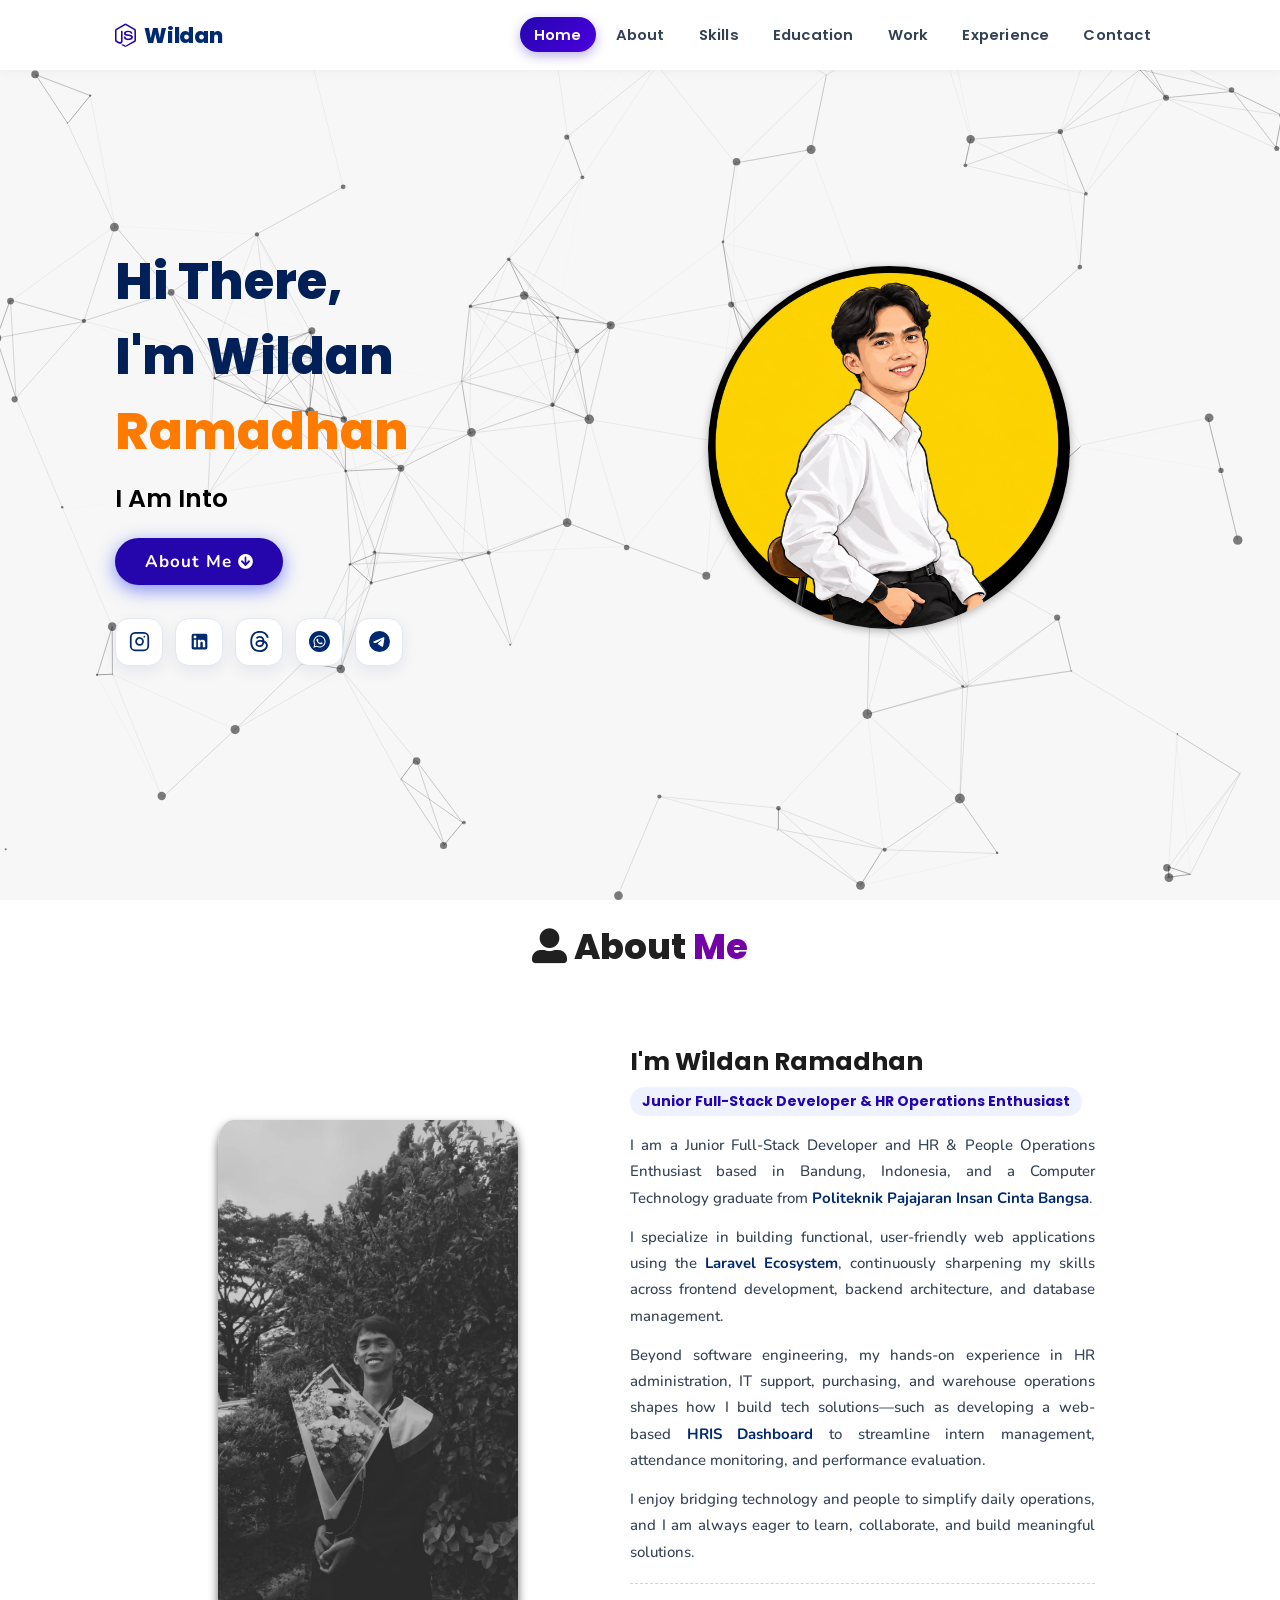
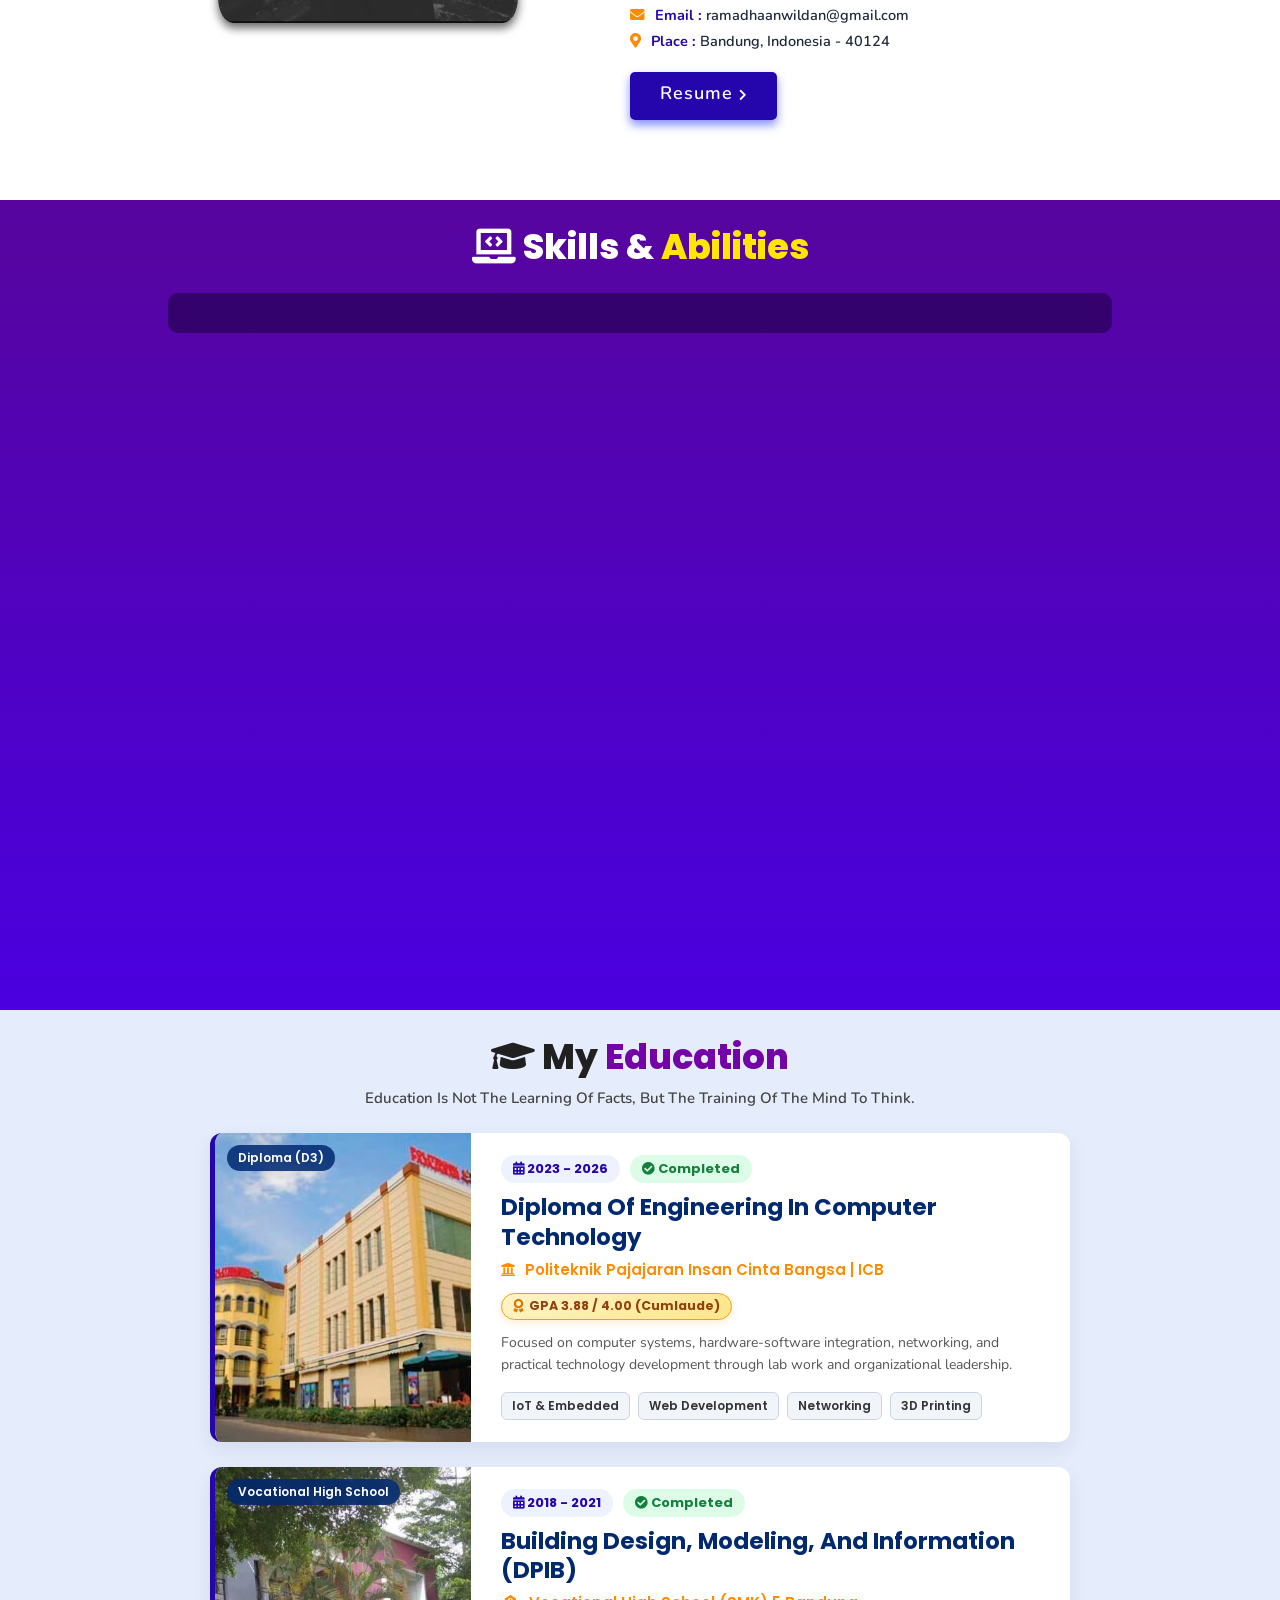
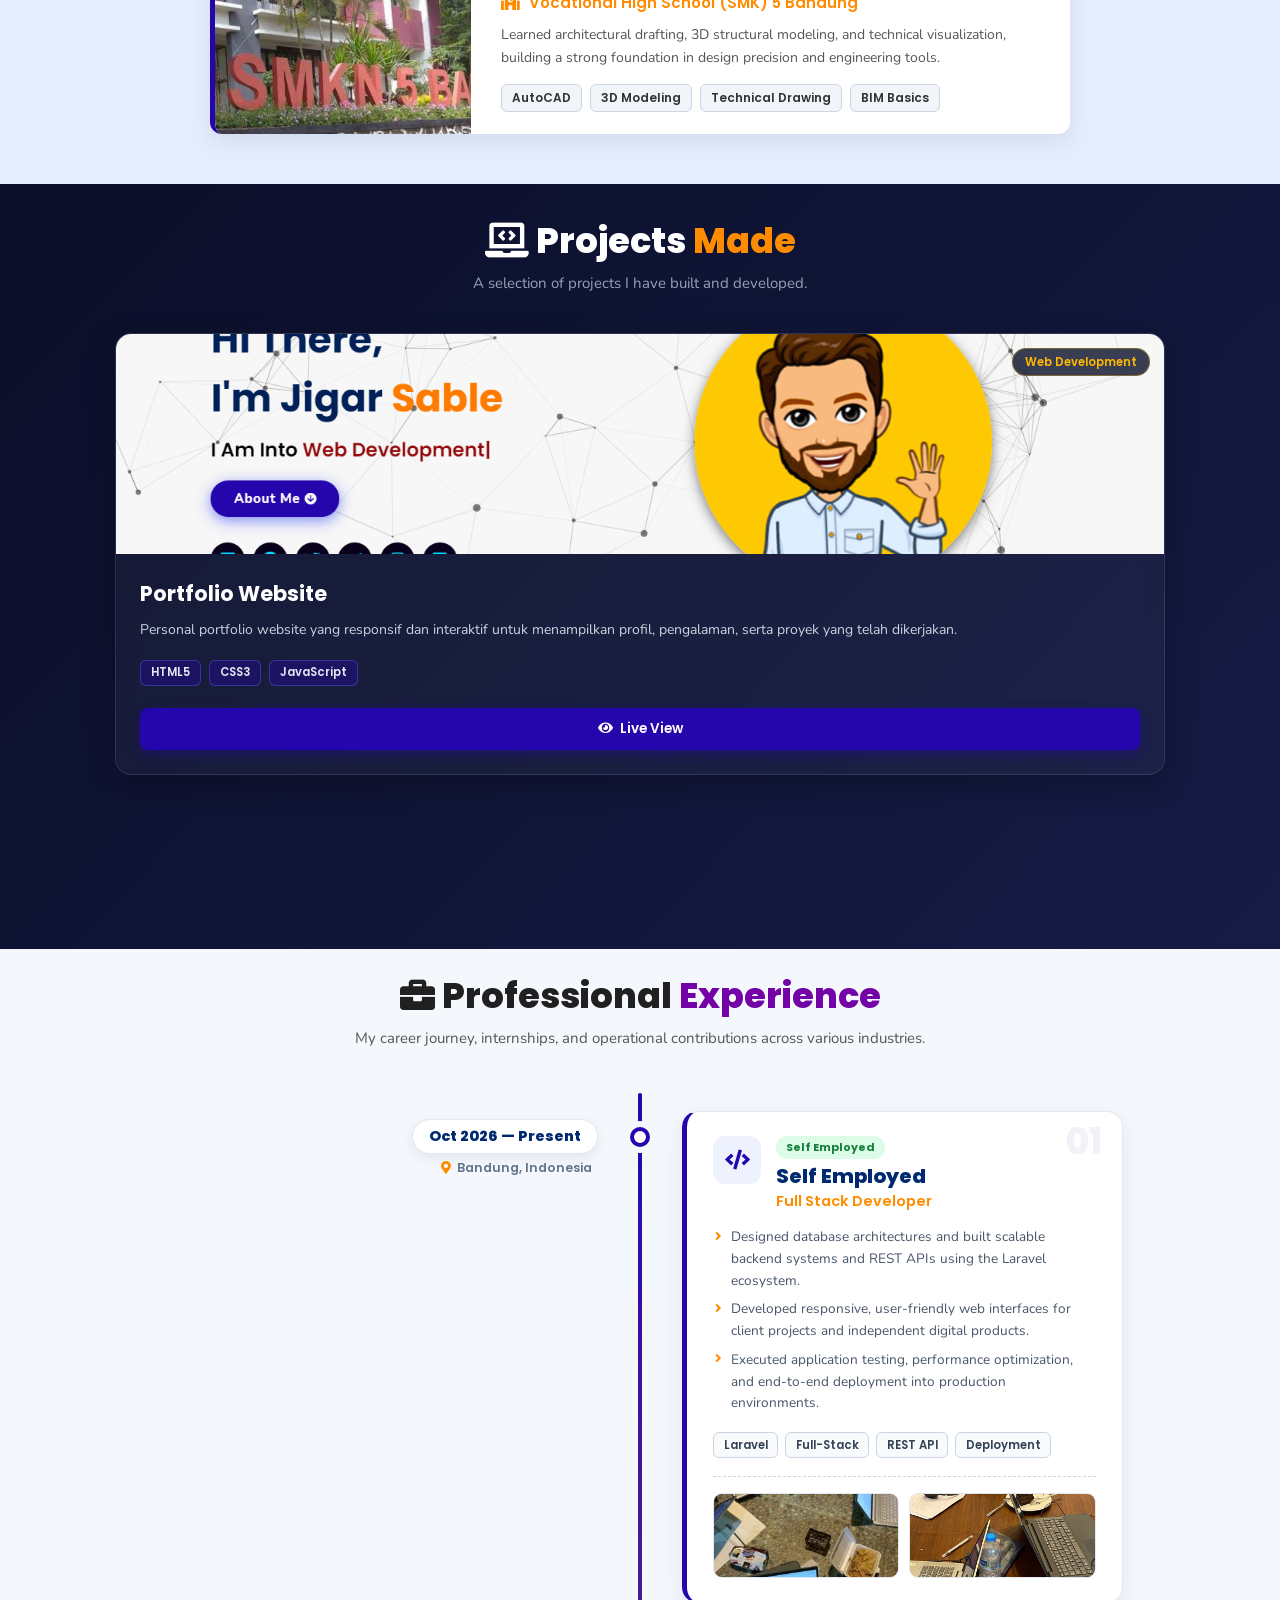
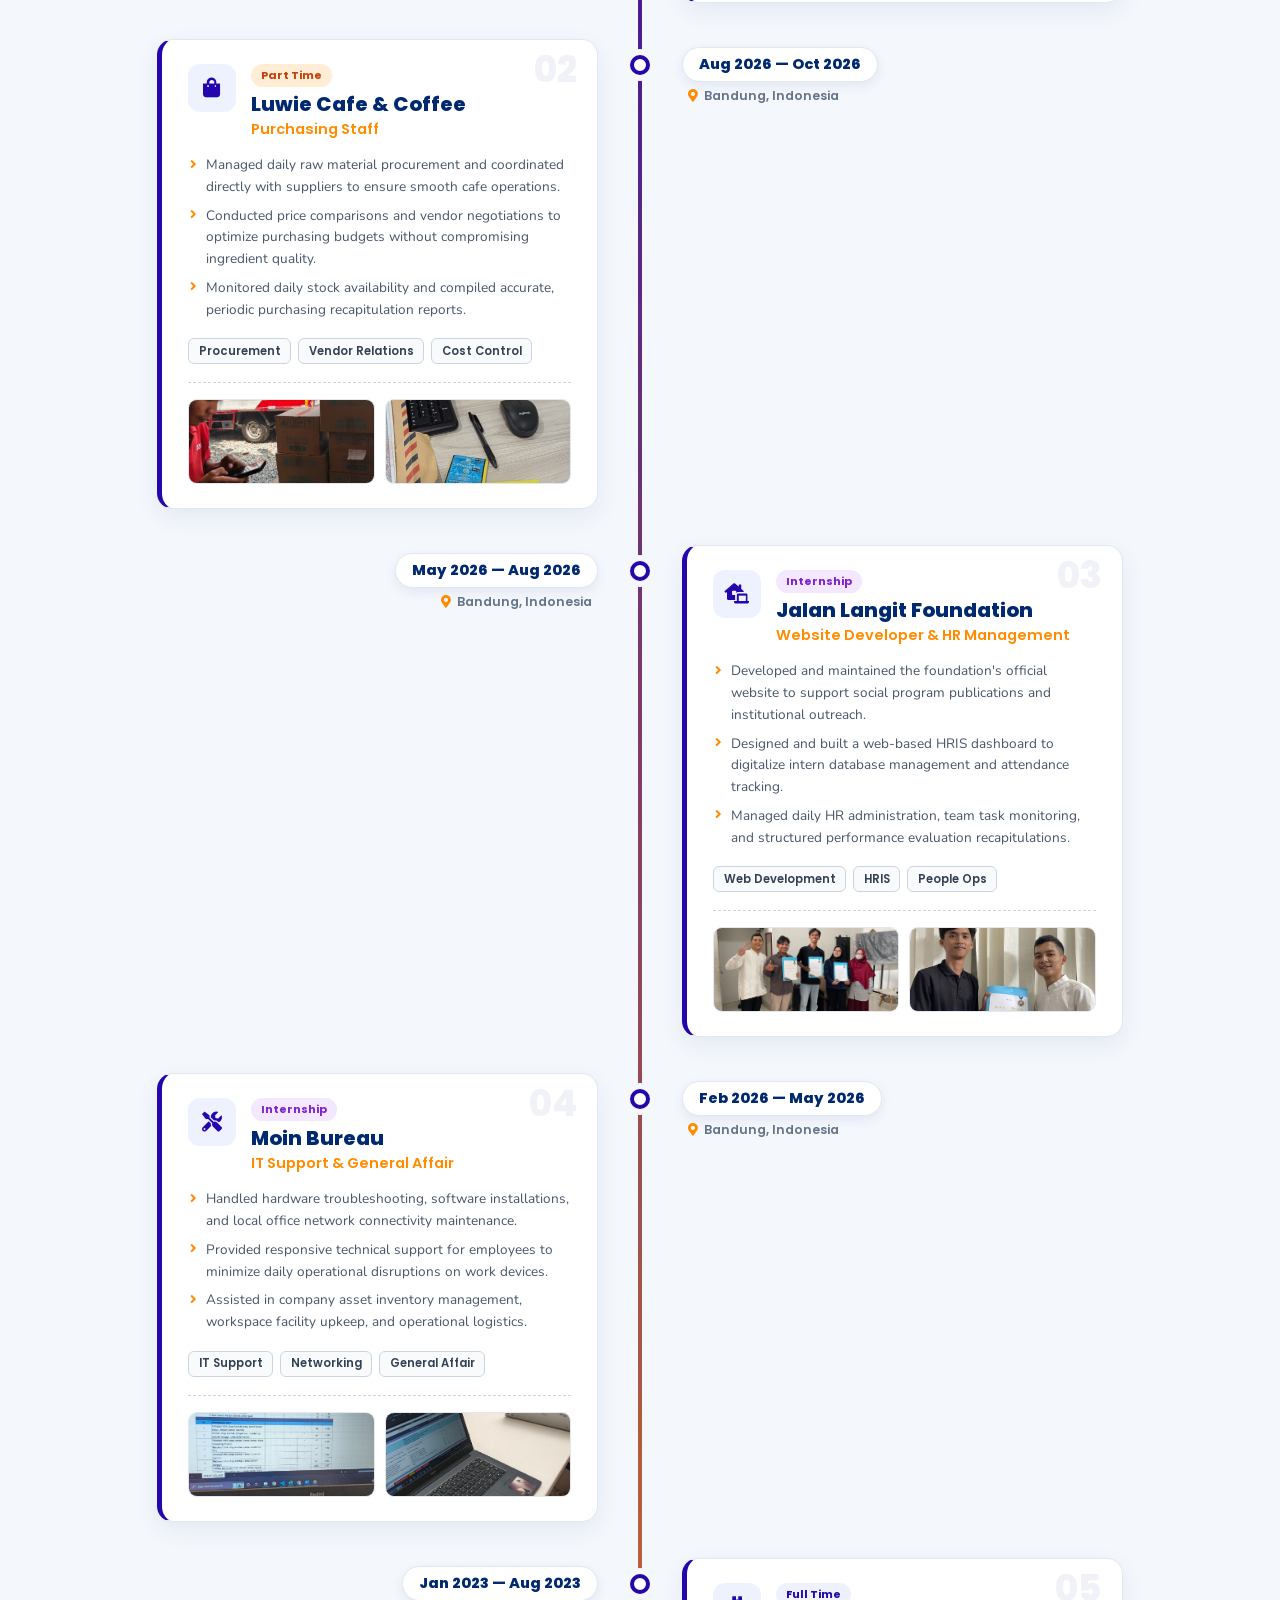
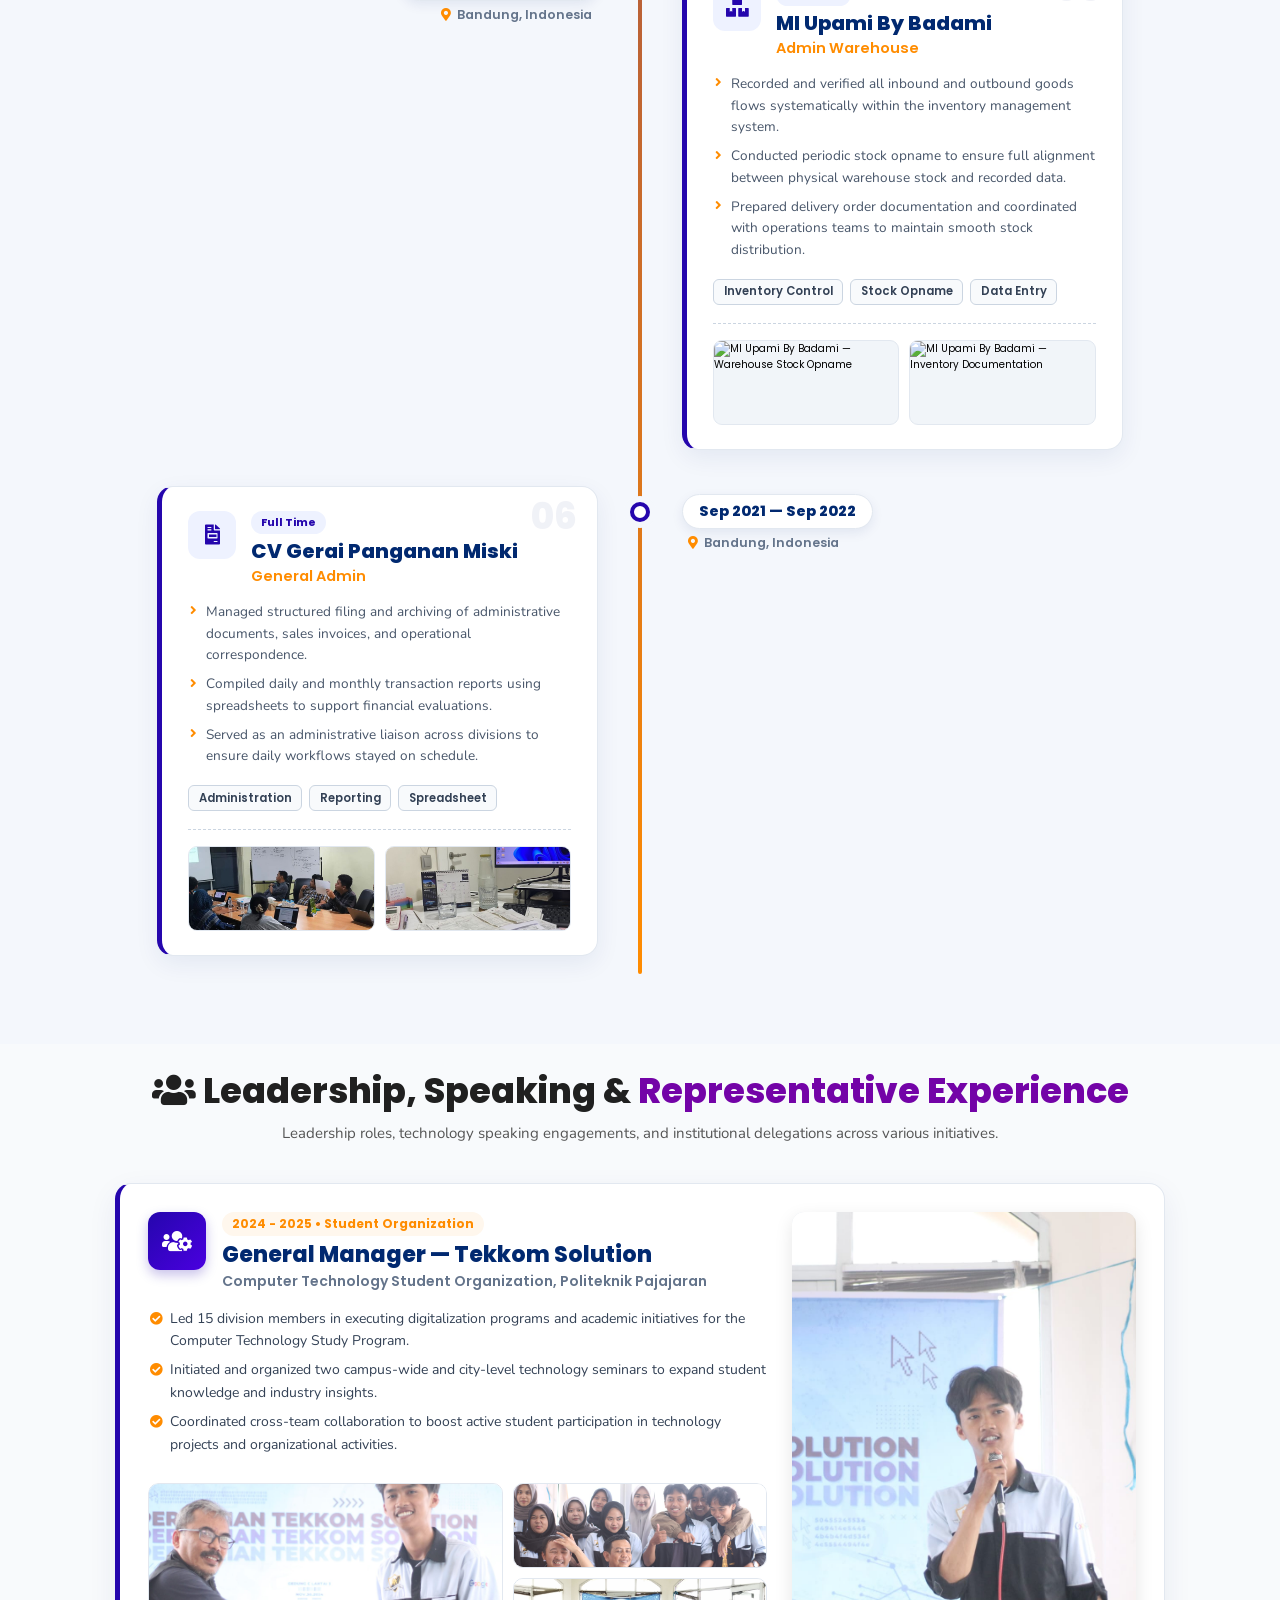
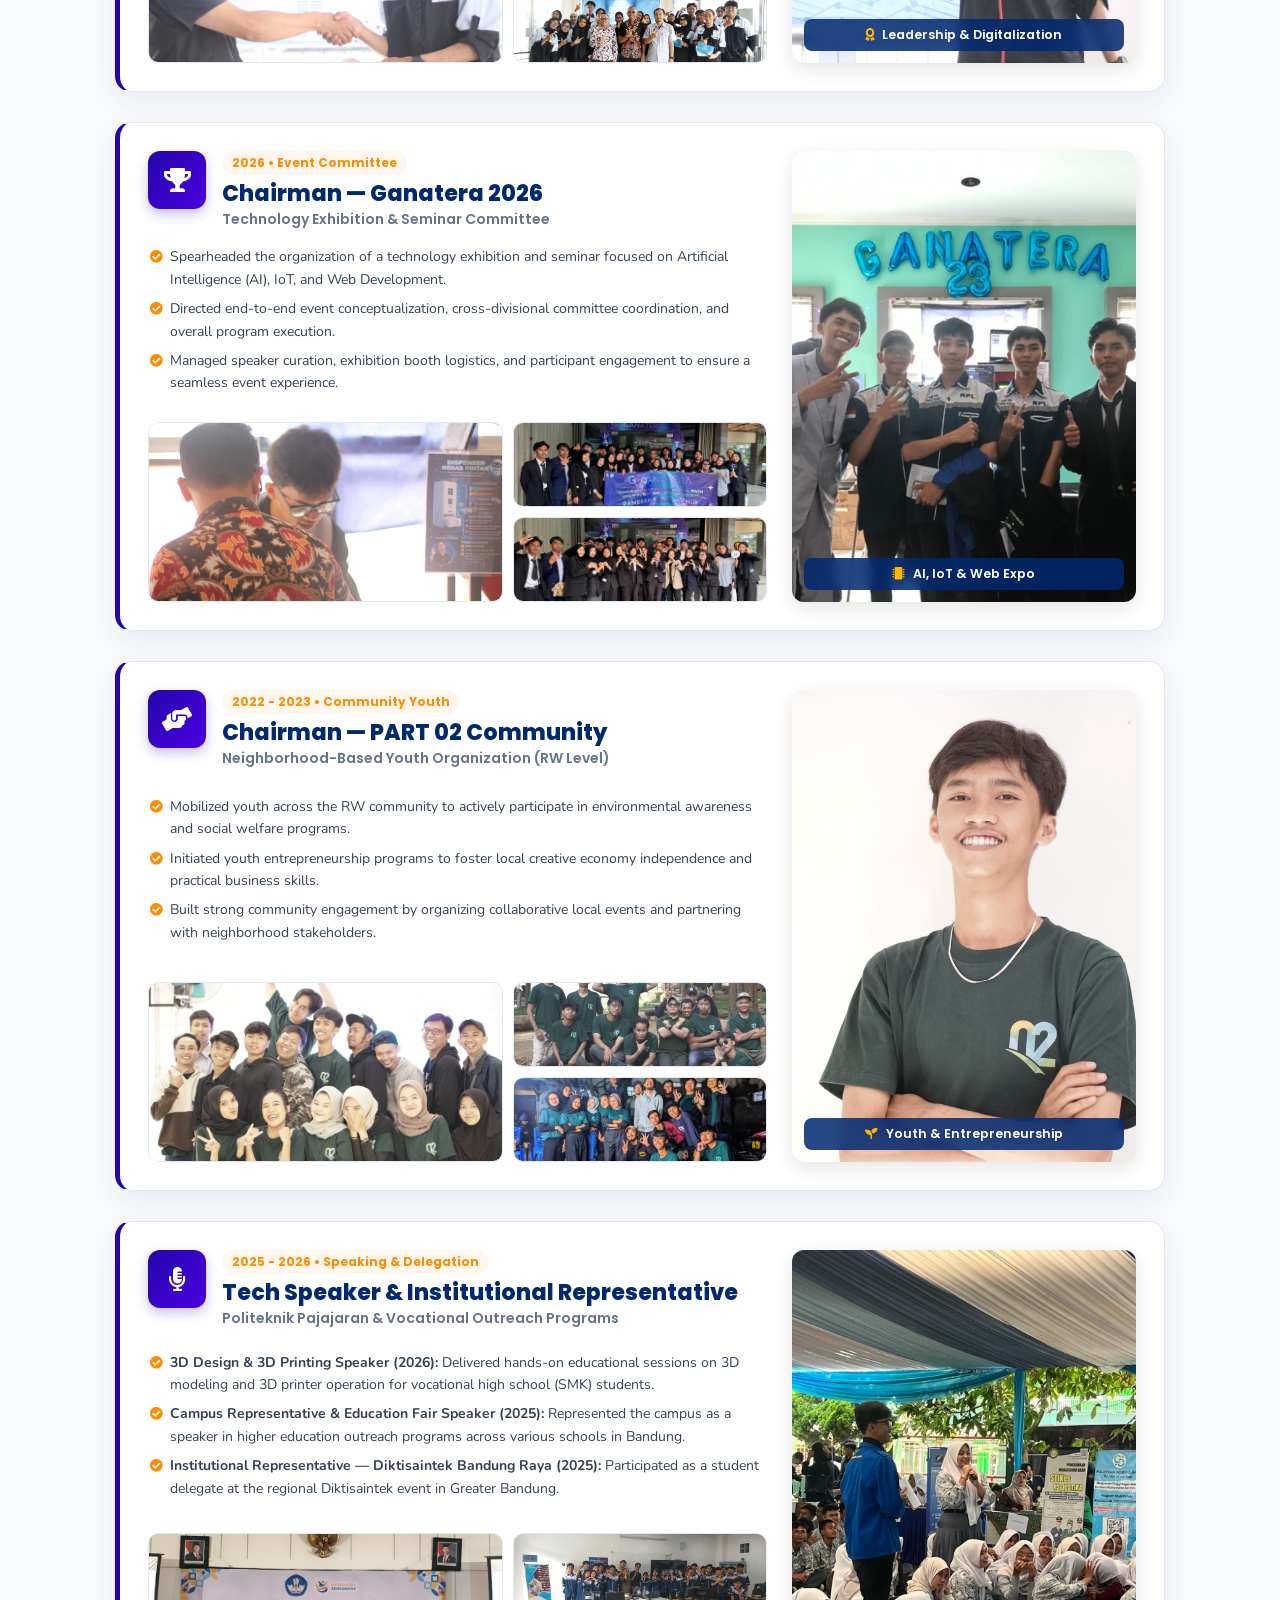
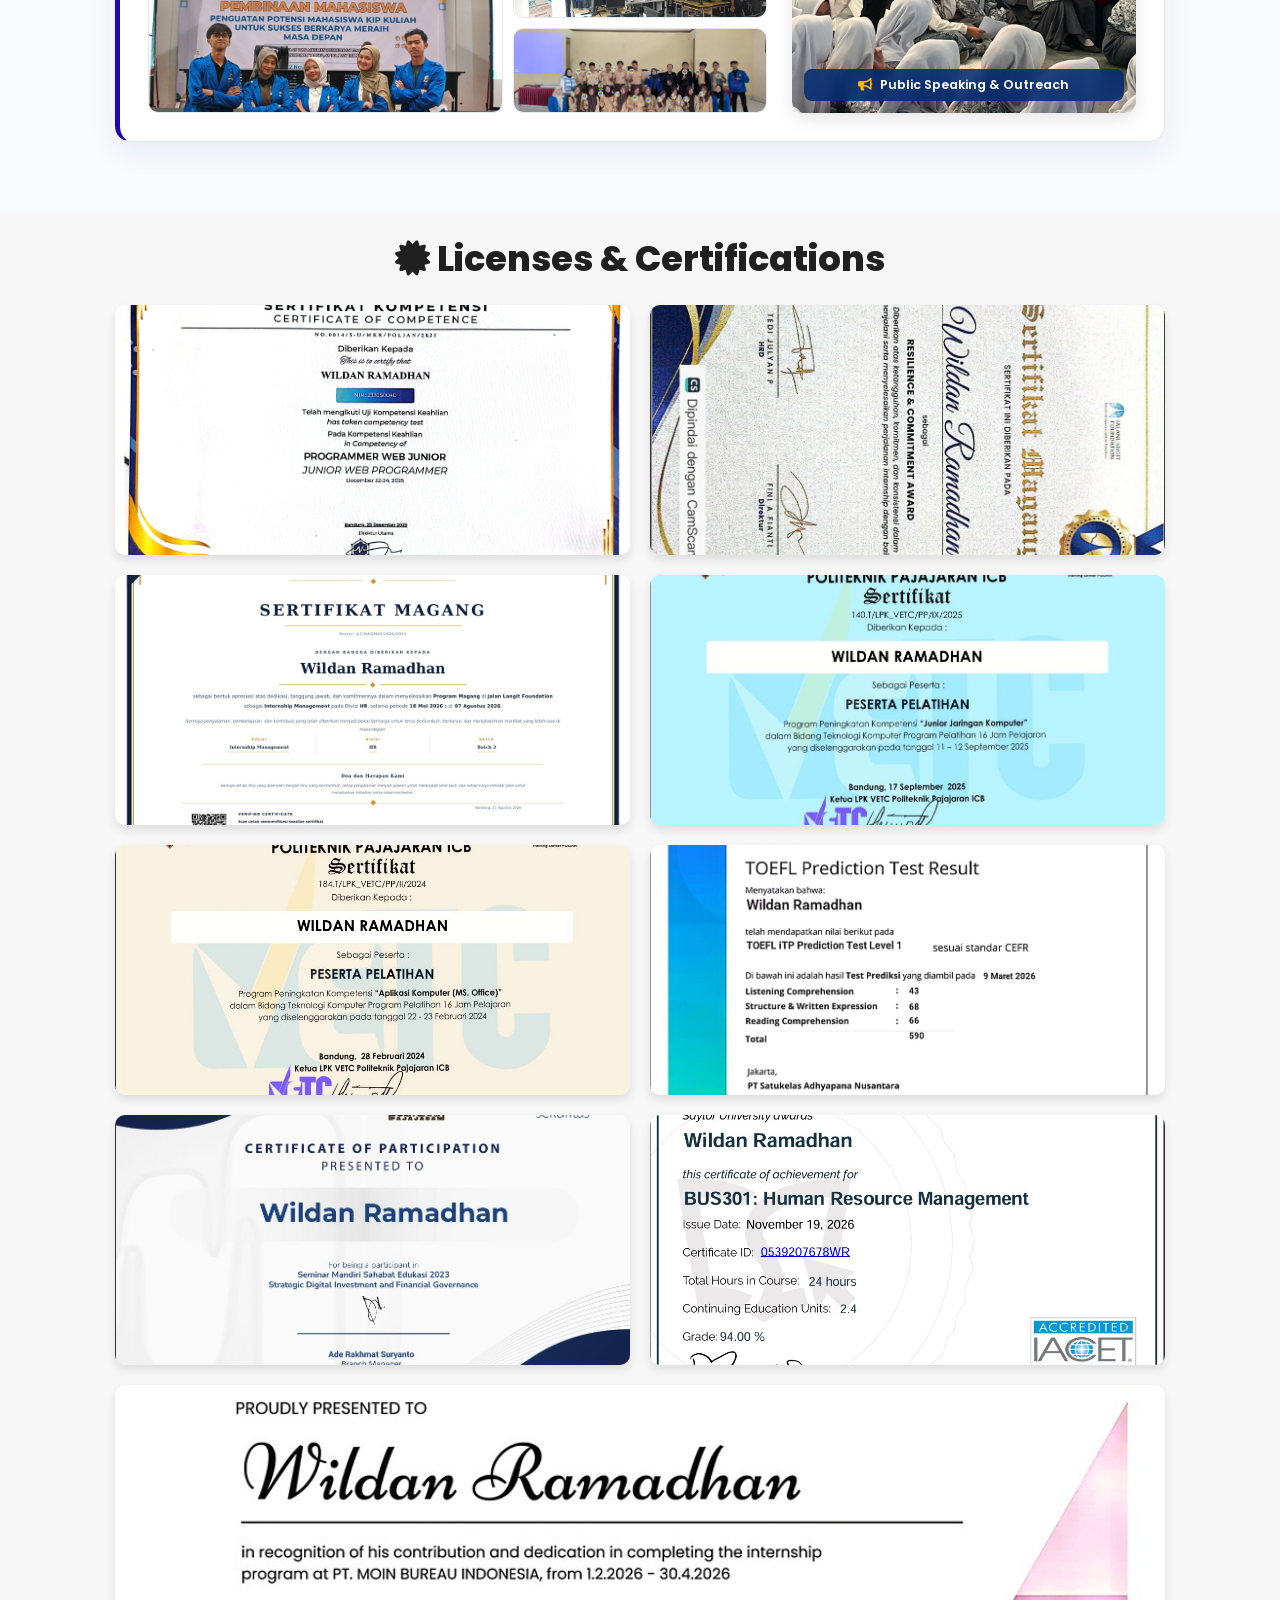
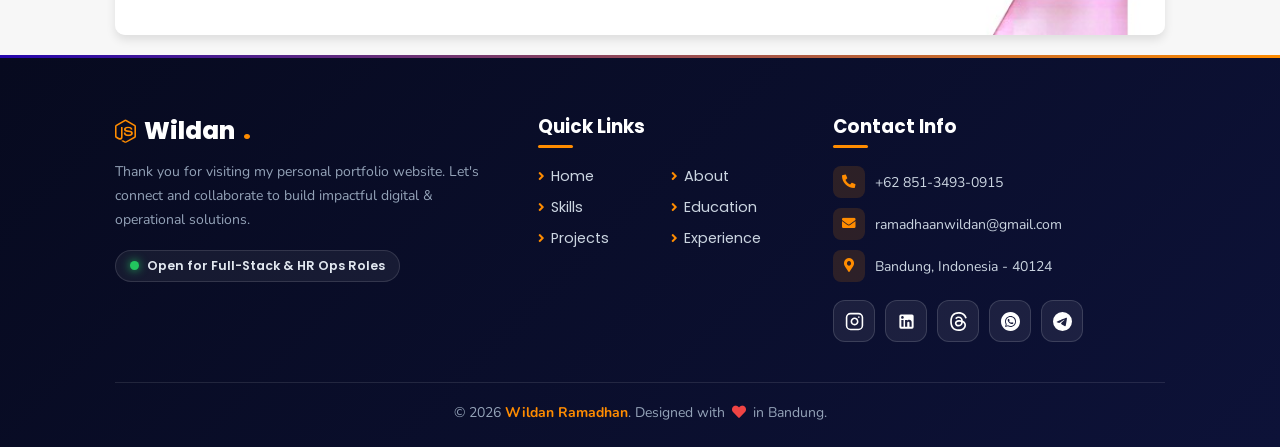
==== commit c693d512: "Update revisi index.html, README, and preview" ====
--- a/index.html
+++ b/index.html
@@ -75,7 +75,7 @@
 
         <!-- Threads -->
         <li>
-          <a class="threads" aria-label="Threads" href="https://www.threads.net/@wildaanramadhan" target="_blank">
+          <a class="threads" aria-label="Threads" href="https://www.threads.com/@allethaczee" target="_blank">
             <svg viewBox="0 0 24 24" fill="currentColor">
               <path d="M12.186 24h-.007c-3.581-.024-6.334-1.205-8.184-3.509C2.35 18.44 1.5 15.586 1.472 12.01v-.017c.03-3.579.879-6.43 2.525-8.482C5.845 1.205 8.6.024 12.18 0h.014c2.746.02 5.043.725 6.826 2.098 1.677 1.29 2.858 3.13 3.509 5.467l-2.04.569c-1.104-3.96-3.898-5.984-8.304-6.015-2.91.022-5.11.936-6.54 2.717C4.307 6.504 3.616 8.914 3.589 12c.027 3.086.718 5.496 2.057 7.164 1.43 1.783 3.631 2.698 6.54 2.717 2.623-.02 4.358-.631 5.8-2.045 1.647-1.613 1.618-3.593 1.09-4.798-.31-.71-.873-1.3-1.634-1.75-.192 1.352-.622 2.446-1.284 3.272-.886 1.102-2.14 1.704-3.73 1.79-1.202.065-2.361-.218-3.259-.801-1.063-.689-1.685-1.74-1.752-2.964-.065-1.19.408-2.285 1.33-3.082.88-.76 2.119-1.207 3.583-1.291a13.853 13.853 0 0 1 3.02.142c-.126-.742-.375-1.332-.75-1.757-.513-.586-1.308-.883-2.359-.89h-.029c-.844 0-1.992.232-2.721 1.32l-1.757-1.182c.98-1.454 2.568-2.256 4.478-2.256h.044c3.194.02 5.097 1.975 5.287 5.388.108.046.216.094.321.142 1.49.7 2.58 1.761 3.154 3.07.797 1.82.871 4.79-1.548 7.158-1.85 1.81-4.094 2.628-7.277 2.65Zm1.003-11.69c-.242 0-.487.007-.739.021-1.836.103-2.98.946-2.916 2.143.067 1.256 1.452 1.839 2.784 1.767 1.224-.065 2.818-.543 3.086-3.71a10.5 10.5 0 0 0-2.215-.221Z"/>
             </svg>
@@ -93,7 +93,7 @@
 
         <!-- Telegram -->
         <li>
-          <a class="telegram" aria-label="Telegram" href="https://t.me/lifecode5" target="_blank">
+          <a class="telegram" aria-label="Telegram" href="https://t.me/wildaanramadhan" target="_blank">
             <svg viewBox="0 0 24 24" fill="currentColor">
               <path d="M11.944 0A12 12 0 0 0 0 12a12 12 0 0 0 12 12 12 12 0 0 0 12-12A12 12 0 0 0 12 0a12 12 0 0 0-.056 0zm4.962 7.224c.1-.002.321.023.465.14a.506.506 0 0 1 .171.325c.016.093.036.306.02.472-.18 1.898-.962 6.502-1.36 8.627-.168.9-.499 1.201-.82 1.23-.696.065-1.225-.46-1.9-.902-1.056-.693-1.653-1.124-2.678-1.8-1.185-.78-.417-1.21.258-1.91.177-.184 3.247-2.977 3.307-3.23.007-.032.014-.15-.056-.212s-.174-.041-.249-.024c-.106.024-1.793 1.14-5.061 3.345-.48.33-.913.49-1.302.48-.428-.008-1.252-.241-1.865-.44-.752-.245-1.349-.374-1.297-.789.027-.216.325-.437.893-.663 3.498-1.524 5.83-2.529 6.998-3.014 3.332-1.386 4.025-1.627 4.476-1.635z"/>
             </svg>
@@ -141,7 +141,7 @@
             </div>
             
             <div class="resumebtn">
-                <a href="https://drive.google.com/file/d/1p6WWJlhvKuPjPB7EnEbu5eGyPdPB3wLZ/view?usp=sharing" target="_blank" class="btn">
+                <a href="https://drive.google.com/file/d/1GH6Q4qUGSOfhe36ONdQXzf-BZcgZIKfA/view?usp=sharing" target="_blank" class="btn">
                     <span>Resume</span>
                     <i class="fas fa-chevron-right"></i>
                 </a>
@@ -953,7 +953,7 @@
         </a>
 
         <!-- Threads -->
-        <a class="threads" aria-label="Threads" href="https://www.threads.net/@wildaanramadhan" target="_blank">
+        <a class="threads" aria-label="Threads" href="https://www.threads.com/@allethaczee" target="_blank">
           <svg viewBox="0 0 24 24" fill="currentColor">
             <path d="M12.186 24h-.007c-3.581-.024-6.334-1.205-8.184-3.509C2.35 18.44 1.5 15.586 1.472 12.01v-.017c.03-3.579.879-6.43 2.525-8.482C5.845 1.205 8.6.024 12.18 0h.014c2.746.02 5.043.725 6.826 2.098 1.677 1.29 2.858 3.13 3.509 5.467l-2.04.569c-1.104-3.96-3.898-5.984-8.304-6.015-2.91.022-5.11.936-6.54 2.717C4.307 6.504 3.616 8.914 3.589 12c.027 3.086.718 5.496 2.057 7.164 1.43 1.783 3.631 2.698 6.54 2.717 2.623-.02 4.358-.631 5.8-2.045 1.647-1.613 1.618-3.593 1.09-4.798-.31-.71-.873-1.3-1.634-1.75-.192 1.352-.622 2.446-1.284 3.272-.886 1.102-2.14 1.704-3.73 1.79-1.202.065-2.361-.218-3.259-.801-1.063-.689-1.685-1.74-1.752-2.964-.065-1.19.408-2.285 1.33-3.082.88-.76 2.119-1.207 3.583-1.291a13.853 13.853 0 0 1 3.02.142c-.126-.742-.375-1.332-.75-1.757-.513-.586-1.308-.883-2.359-.89h-.029c-.844 0-1.992.232-2.721 1.32l-1.757-1.182c.98-1.454 2.568-2.256 4.478-2.256h.044c3.194.02 5.097 1.975 5.287 5.388.108.046.216.094.321.142 1.49.7 2.58 1.761 3.154 3.07.797 1.82.871 4.79-1.548 7.158-1.85 1.81-4.094 2.628-7.277 2.65Zm1.003-11.69c-.242 0-.487.007-.739.021-1.836.103-2.98.946-2.916 2.143.067 1.256 1.452 1.839 2.784 1.767 1.224-.065 2.818-.543 3.086-3.71a10.5 10.5 0 0 0-2.215-.221Z"/>
           </svg>
@@ -967,7 +967,7 @@
         </a>
 
         <!-- Telegram -->
-        <a class="telegram" aria-label="Telegram" href="https://t.me/lifecode5" target="_blank">
+        <a class="telegram" aria-label="Telegram" href="https://t.me/wildaanramadhan" target="_blank">
           <svg viewBox="0 0 24 24" fill="currentColor">
             <path d="M11.944 0A12 12 0 0 0 0 12a12 12 0 0 0 12 12 12 12 0 0 0 12-12A12 12 0 0 0 12 0a12 12 0 0 0-.056 0zm4.962 7.224c.1-.002.321.023.465.14a.506.506 0 0 1 .171.325c.016.093.036.306.02.472-.18 1.898-.962 6.502-1.36 8.627-.168.9-.499 1.201-.82 1.23-.696.065-1.225-.46-1.9-.902-1.056-.693-1.653-1.124-2.678-1.8-1.185-.78-.417-1.21.258-1.91.177-.184 3.247-2.977 3.307-3.23.007-.032.014-.15-.056-.212s-.174-.041-.249-.024c-.106.024-1.793 1.14-5.061 3.345-.48.33-.913.49-1.302.48-.428-.008-1.252-.241-1.865-.44-.752-.245-1.349-.374-1.297-.789.027-.216.325-.437.893-.663 3.498-1.524 5.83-2.529 6.998-3.014 3.332-1.386 4.025-1.627 4.476-1.635z"/>
           </svg>
